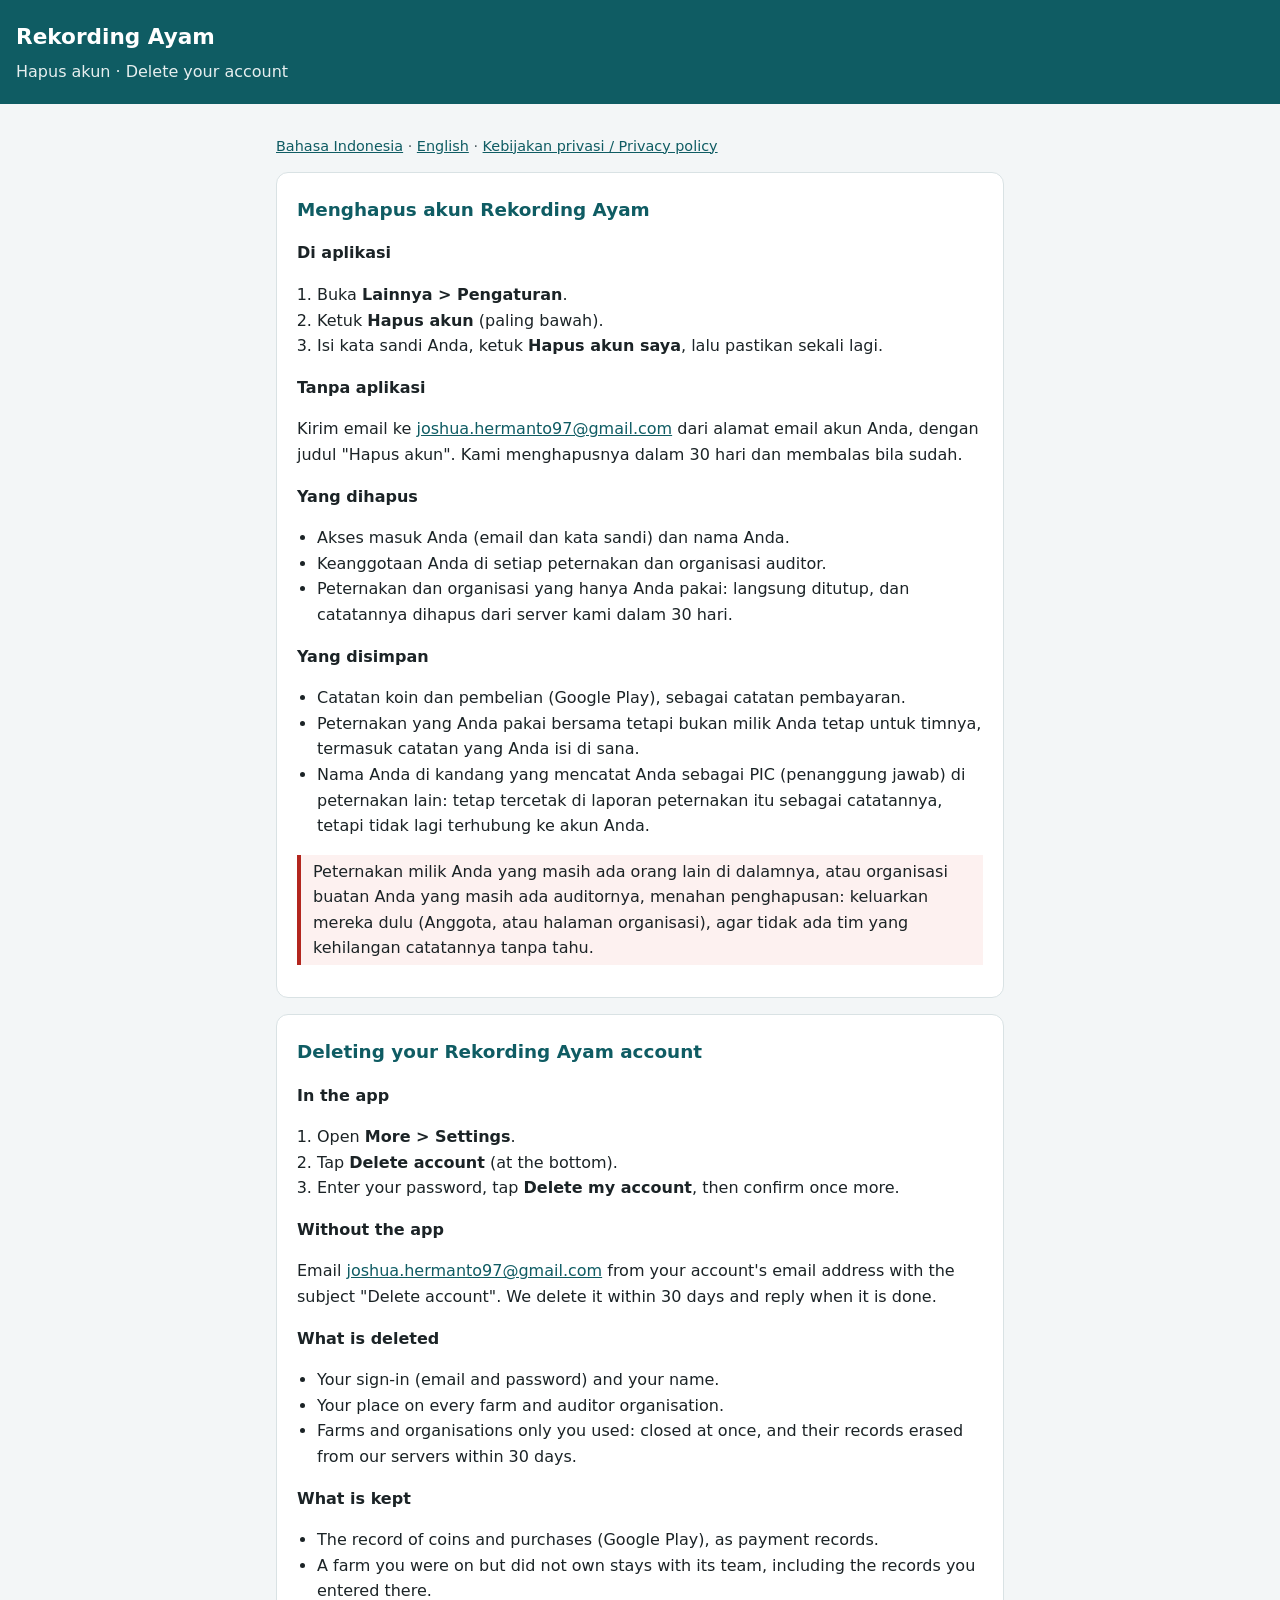
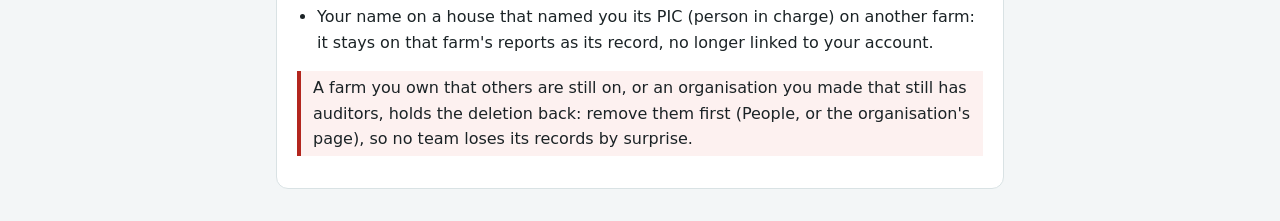
==== delete-account.html @ 23779a7a "Rekording Ayam: privacy policy and delete-account pages Published from docs/site in the app's reposi" ====
<!doctype html>
<html lang="id">
<head>
<meta charset="utf-8">
<meta name="viewport" content="width=device-width, initial-scale=1">
<title>Rekording Ayam: Hapus Akun / Delete Account</title>
<link rel="stylesheet" href="style.css">
</head>
<body>
<header>
  <h1>Rekording Ayam</h1>
  <p>Hapus akun · Delete your account</p>
</header>
<main>
  <p class="lang"><a href="#id">Bahasa Indonesia</a> · <a href="#en">English</a> · <a href="./">Kebijakan privasi / Privacy policy</a></p>

  <section id="id" lang="id">
    <h2>Menghapus akun Rekording Ayam</h2>
    <h3>Di aplikasi</h3>
    <ol>
      <li>Buka <strong>Lainnya &gt; Pengaturan</strong>.</li>
      <li>Ketuk <strong>Hapus akun</strong> (paling bawah).</li>
      <li>Isi kata sandi Anda, ketuk <strong>Hapus akun saya</strong>, lalu pastikan sekali lagi.</li>
    </ol>
    <h3>Tanpa aplikasi</h3>
    <p>Kirim email ke <a href="mailto:joshua.hermanto97@gmail.com">joshua.hermanto97@gmail.com</a> dari alamat email akun Anda, dengan judul "Hapus akun". Kami menghapusnya dalam 30 hari dan membalas bila sudah.</p>
    <h3>Yang dihapus</h3>
    <ul>
      <li>Akses masuk Anda (email dan kata sandi) dan nama Anda.</li>
      <li>Keanggotaan Anda di setiap peternakan dan organisasi auditor.</li>
      <li>Peternakan dan organisasi yang hanya Anda pakai: langsung ditutup, dan catatannya dihapus dari server kami dalam 30 hari.</li>
    </ul>
    <h3>Yang disimpan</h3>
    <ul>
      <li>Catatan koin dan pembelian (Google Play), sebagai catatan pembayaran.</li>
      <li>Peternakan yang Anda pakai bersama tetapi bukan milik Anda tetap untuk timnya, termasuk catatan yang Anda isi di sana.</li>
      <li>Nama Anda di kandang yang mencatat Anda sebagai PIC (penanggung jawab) di peternakan lain: tetap tercetak di laporan peternakan itu sebagai catatannya, tetapi tidak lagi terhubung ke akun Anda.</li>
    </ul>
    <p class="note">Peternakan milik Anda yang masih ada orang lain di dalamnya, atau organisasi buatan Anda yang masih ada auditornya, menahan penghapusan: keluarkan mereka dulu (Anggota, atau halaman organisasi), agar tidak ada tim yang kehilangan catatannya tanpa tahu.</p>
  </section>

  <section id="en" lang="en">
    <h2>Deleting your Rekording Ayam account</h2>
    <h3>In the app</h3>
    <ol>
      <li>Open <strong>More &gt; Settings</strong>.</li>
      <li>Tap <strong>Delete account</strong> (at the bottom).</li>
      <li>Enter your password, tap <strong>Delete my account</strong>, then confirm once more.</li>
    </ol>
    <h3>Without the app</h3>
    <p>Email <a href="mailto:joshua.hermanto97@gmail.com">joshua.hermanto97@gmail.com</a> from your account's email address with the subject "Delete account". We delete it within 30 days and reply when it is done.</p>
    <h3>What is deleted</h3>
    <ul>
      <li>Your sign-in (email and password) and your name.</li>
      <li>Your place on every farm and auditor organisation.</li>
      <li>Farms and organisations only you used: closed at once, and their records erased from our servers within 30 days.</li>
    </ul>
    <h3>What is kept</h3>
    <ul>
      <li>The record of coins and purchases (Google Play), as payment records.</li>
      <li>A farm you were on but did not own stays with its team, including the records you entered there.</li>
      <li>Your name on a house that named you its PIC (person in charge) on another farm: it stays on that farm's reports as its record, no longer linked to your account.</li>
    </ul>
    <p class="note">A farm you own that others are still on, or an organisation you made that still has auditors, holds the deletion back: remove them first (People, or the organisation's page), so no team loses its records by surprise.</p>
  </section>
</main>
</body>
</html>
---- style.css ----
/* The two public pages Google Play links to. Light only, like the app. */
:root {
  --petrol: #0f5c63;
  --ink: #1b2326;
  --muted: #4a5a5f;
  --page: #f3f6f7;
  --card: #ffffff;
  --line: #d9e2e4;
  --danger: #b3261e;
}
* { box-sizing: border-box; }
body {
  margin: 0;
  background: var(--page);
  color: var(--ink);
  font: 16px/1.6 system-ui, -apple-system, "Segoe UI", Roboto, sans-serif;
}
header { background: var(--petrol); color: #fff; padding: 20px 16px; }
header h1 { margin: 0; font-size: 1.35rem; }
header p { margin: 4px 0 0; opacity: 0.9; }
header a { color: #fff; }
main { max-width: 760px; margin: 0 auto; padding: 16px; }
section { background: var(--card); border: 1px solid var(--line); border-radius: 12px; padding: 4px 20px 16px; margin: 0 0 16px; }
h2 { font-size: 1.15rem; color: var(--petrol); margin: 18px 0 6px; }
h3 { font-size: 1rem; margin: 16px 0 4px; }
.updated, .lang { color: var(--muted); font-size: 0.9rem; }
.lang a { color: var(--petrol); }
ol, ul { padding-left: 1.25rem; }
a { color: var(--petrol); }
.note { border-left: 4px solid var(--danger); padding: 4px 12px; background: #fdf1f0; }
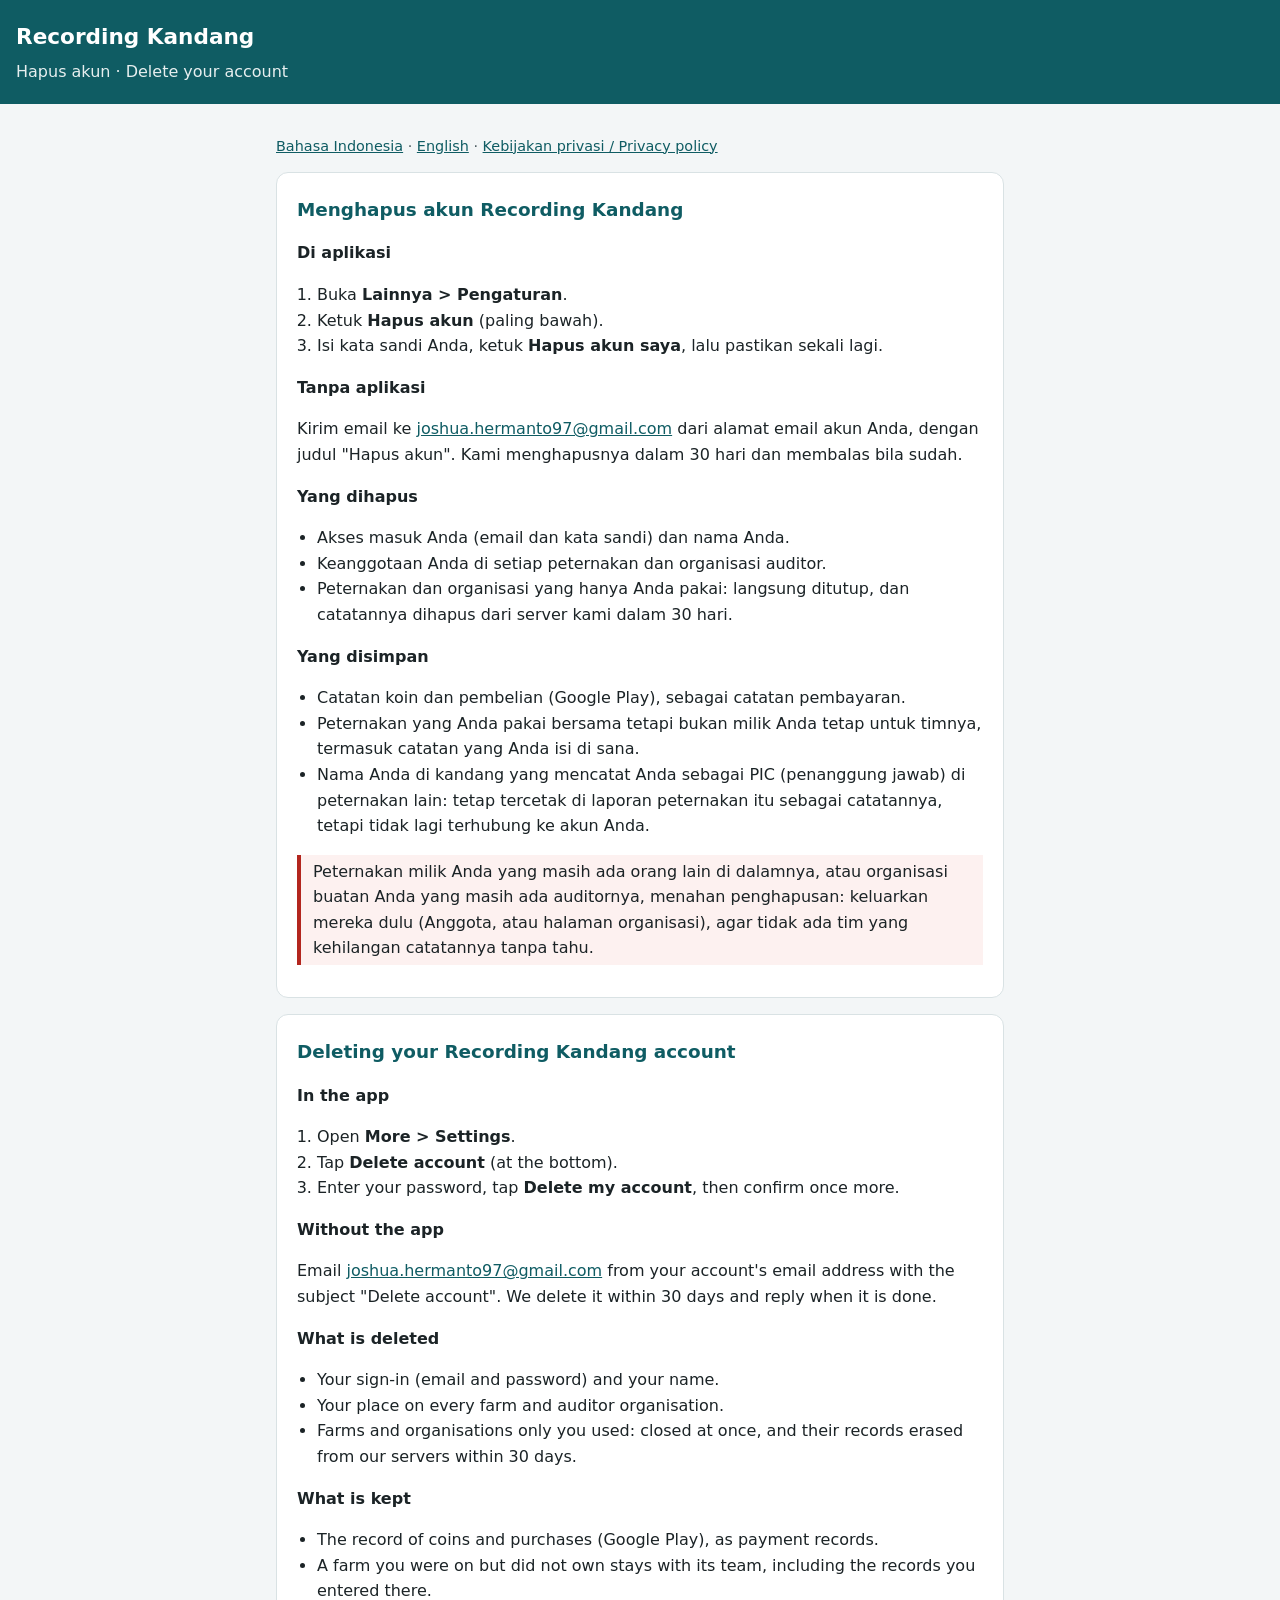
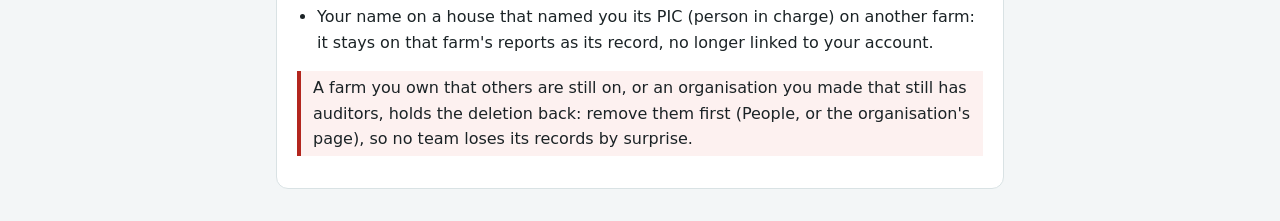
==== commit aec37d2b: "The app is now called Recording Kandang Co-Authored-By: Claude Opus 5.5 <noreply@anthropic.com>" ====
--- a/delete-account.html
+++ b/delete-account.html
@@ -3,19 +3,19 @@
 <head>
 <meta charset="utf-8">
 <meta name="viewport" content="width=device-width, initial-scale=1">
-<title>Rekording Ayam: Hapus Akun / Delete Account</title>
+<title>Recording Kandang: Hapus Akun / Delete Account</title>
 <link rel="stylesheet" href="style.css">
 </head>
 <body>
 <header>
-  <h1>Rekording Ayam</h1>
+  <h1>Recording Kandang</h1>
   <p>Hapus akun · Delete your account</p>
 </header>
 <main>
   <p class="lang"><a href="#id">Bahasa Indonesia</a> · <a href="#en">English</a> · <a href="./">Kebijakan privasi / Privacy policy</a></p>
 
   <section id="id" lang="id">
-    <h2>Menghapus akun Rekording Ayam</h2>
+    <h2>Menghapus akun Recording Kandang</h2>
     <h3>Di aplikasi</h3>
     <ol>
       <li>Buka <strong>Lainnya &gt; Pengaturan</strong>.</li>
@@ -40,7 +40,7 @@
   </section>
 
   <section id="en" lang="en">
-    <h2>Deleting your Rekording Ayam account</h2>
+    <h2>Deleting your Recording Kandang account</h2>
     <h3>In the app</h3>
     <ol>
       <li>Open <strong>More &gt; Settings</strong>.</li>
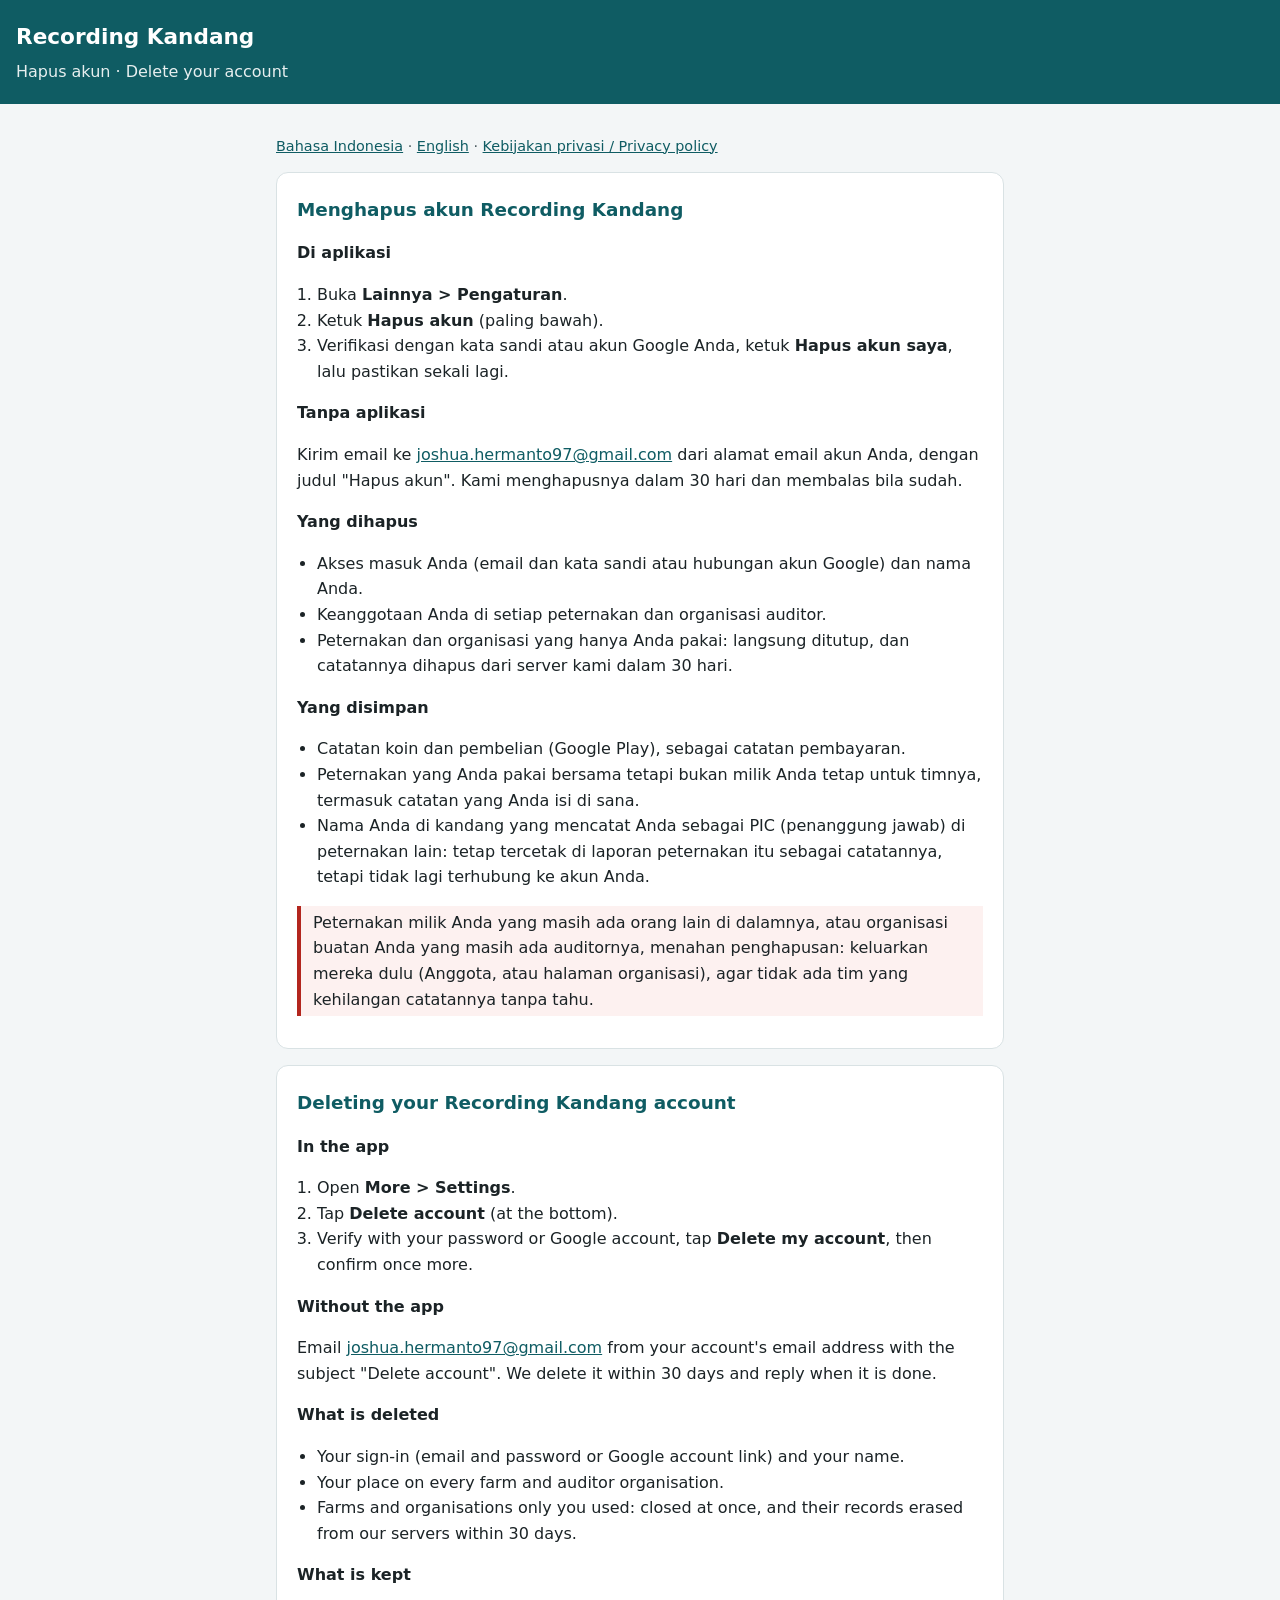
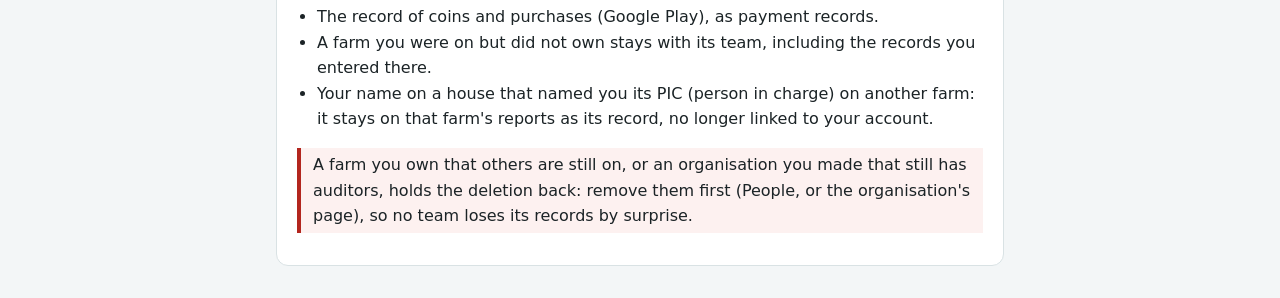
==== commit 4e0993b7: "Google sign-in, reset by email code, assigned houses, Google-only deletion; Brevo sends the app's em" ====
--- a/delete-account.html
+++ b/delete-account.html
@@ -20,13 +20,13 @@
     <ol>
       <li>Buka <strong>Lainnya &gt; Pengaturan</strong>.</li>
       <li>Ketuk <strong>Hapus akun</strong> (paling bawah).</li>
-      <li>Isi kata sandi Anda, ketuk <strong>Hapus akun saya</strong>, lalu pastikan sekali lagi.</li>
+      <li>Verifikasi dengan kata sandi atau akun Google Anda, ketuk <strong>Hapus akun saya</strong>, lalu pastikan sekali lagi.</li>
     </ol>
     <h3>Tanpa aplikasi</h3>
     <p>Kirim email ke <a href="mailto:joshua.hermanto97@gmail.com">joshua.hermanto97@gmail.com</a> dari alamat email akun Anda, dengan judul "Hapus akun". Kami menghapusnya dalam 30 hari dan membalas bila sudah.</p>
     <h3>Yang dihapus</h3>
     <ul>
-      <li>Akses masuk Anda (email dan kata sandi) dan nama Anda.</li>
+      <li>Akses masuk Anda (email dan kata sandi atau hubungan akun Google) dan nama Anda.</li>
       <li>Keanggotaan Anda di setiap peternakan dan organisasi auditor.</li>
       <li>Peternakan dan organisasi yang hanya Anda pakai: langsung ditutup, dan catatannya dihapus dari server kami dalam 30 hari.</li>
     </ul>
@@ -45,13 +45,13 @@
     <ol>
       <li>Open <strong>More &gt; Settings</strong>.</li>
       <li>Tap <strong>Delete account</strong> (at the bottom).</li>
-      <li>Enter your password, tap <strong>Delete my account</strong>, then confirm once more.</li>
+      <li>Verify with your password or Google account, tap <strong>Delete my account</strong>, then confirm once more.</li>
     </ol>
     <h3>Without the app</h3>
     <p>Email <a href="mailto:joshua.hermanto97@gmail.com">joshua.hermanto97@gmail.com</a> from your account's email address with the subject "Delete account". We delete it within 30 days and reply when it is done.</p>
     <h3>What is deleted</h3>
     <ul>
-      <li>Your sign-in (email and password) and your name.</li>
+      <li>Your sign-in (email and password or Google account link) and your name.</li>
       <li>Your place on every farm and auditor organisation.</li>
       <li>Farms and organisations only you used: closed at once, and their records erased from our servers within 30 days.</li>
     </ul>
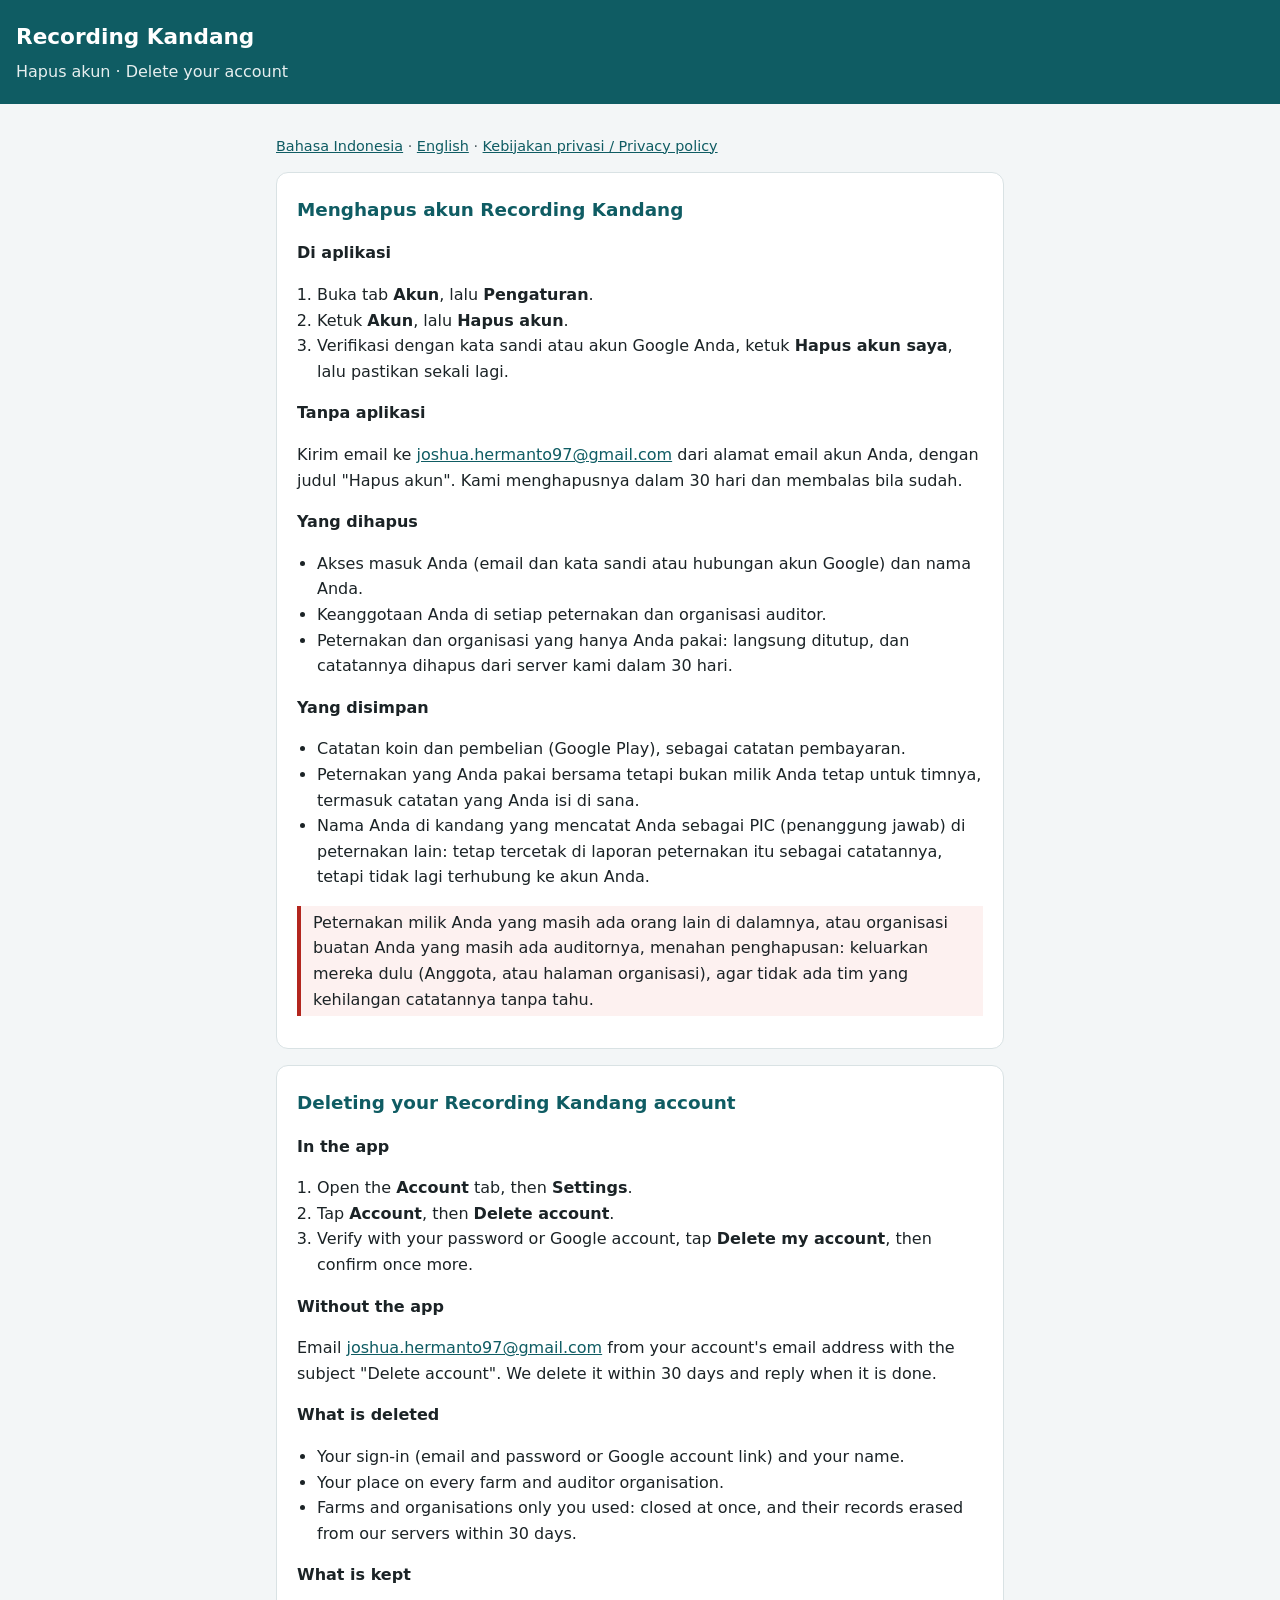
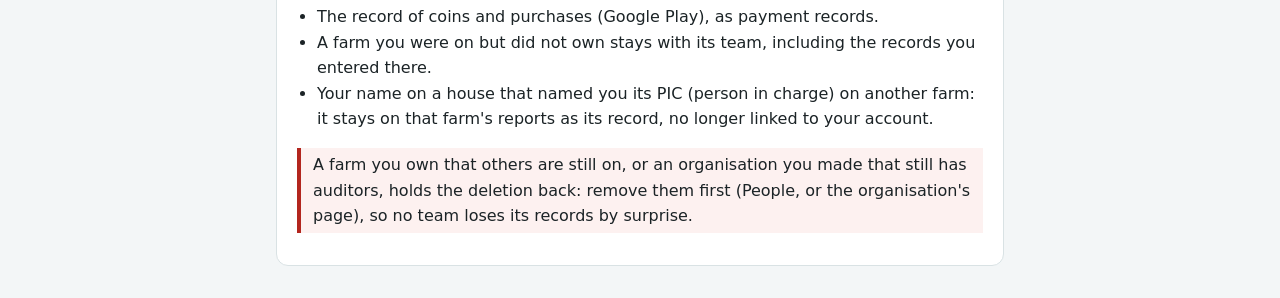
==== commit 2b259e32: "Operated from Indonesia; delete account via the Account tab (Account > Settings > Account) Co-Author" ====
--- a/delete-account.html
+++ b/delete-account.html
@@ -18,8 +18,8 @@
     <h2>Menghapus akun Recording Kandang</h2>
     <h3>Di aplikasi</h3>
     <ol>
-      <li>Buka <strong>Lainnya &gt; Pengaturan</strong>.</li>
-      <li>Ketuk <strong>Hapus akun</strong> (paling bawah).</li>
+      <li>Buka tab <strong>Akun</strong>, lalu <strong>Pengaturan</strong>.</li>
+      <li>Ketuk <strong>Akun</strong>, lalu <strong>Hapus akun</strong>.</li>
       <li>Verifikasi dengan kata sandi atau akun Google Anda, ketuk <strong>Hapus akun saya</strong>, lalu pastikan sekali lagi.</li>
     </ol>
     <h3>Tanpa aplikasi</h3>
@@ -43,8 +43,8 @@
     <h2>Deleting your Recording Kandang account</h2>
     <h3>In the app</h3>
     <ol>
-      <li>Open <strong>More &gt; Settings</strong>.</li>
-      <li>Tap <strong>Delete account</strong> (at the bottom).</li>
+      <li>Open the <strong>Account</strong> tab, then <strong>Settings</strong>.</li>
+      <li>Tap <strong>Account</strong>, then <strong>Delete account</strong>.</li>
       <li>Verify with your password or Google account, tap <strong>Delete my account</strong>, then confirm once more.</li>
     </ol>
     <h3>Without the app</h3>
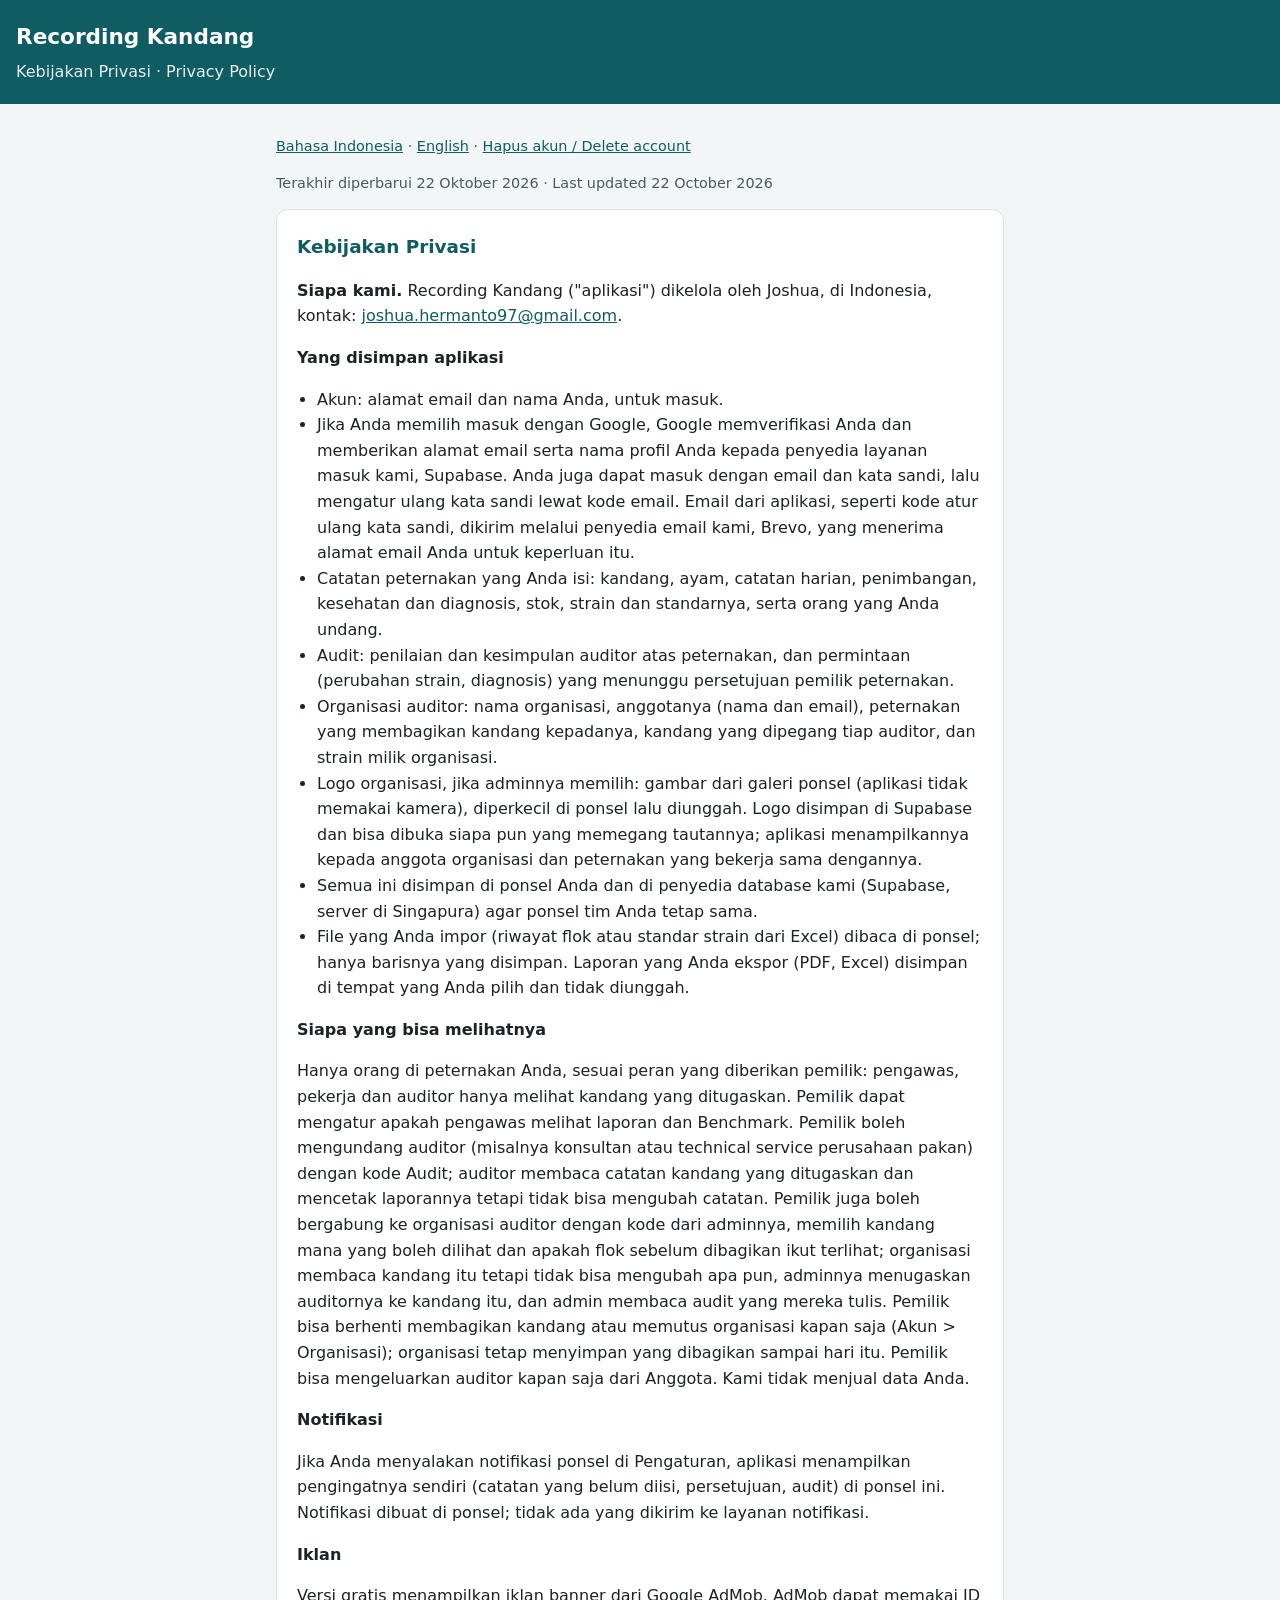
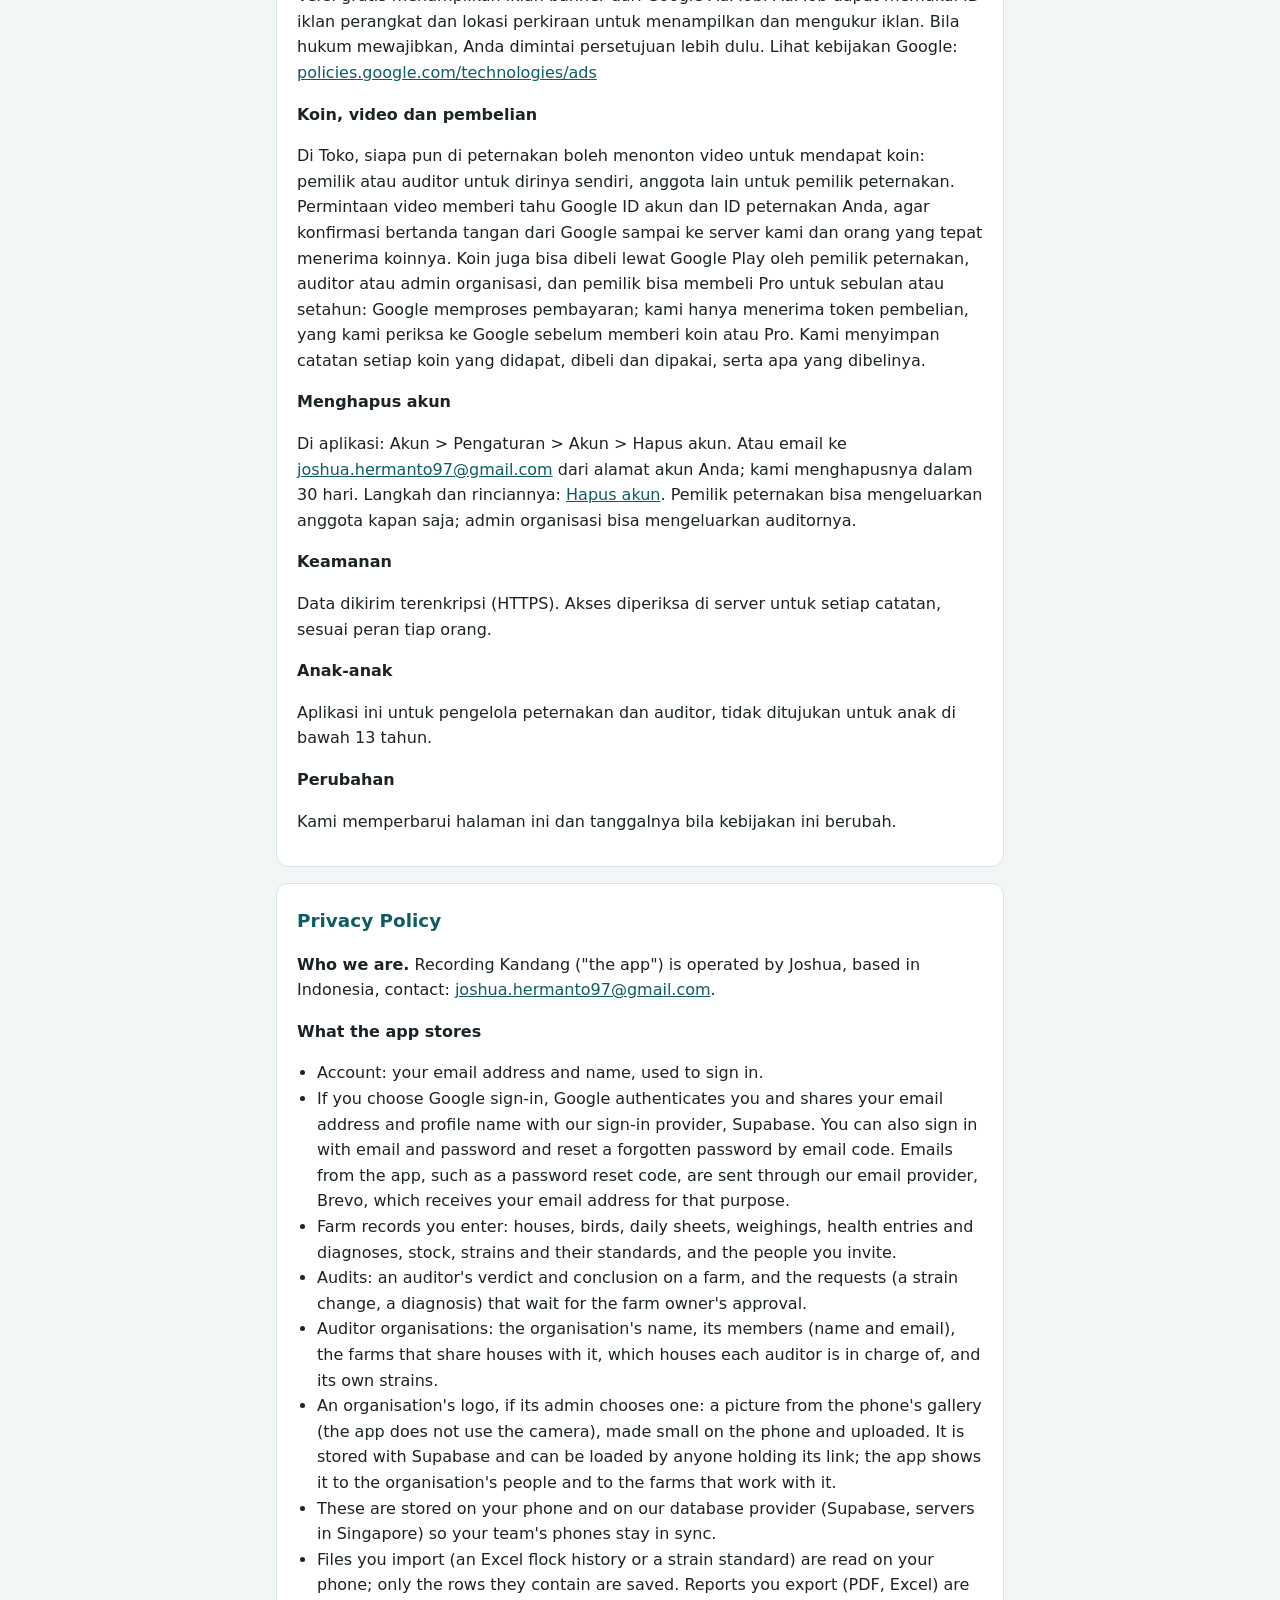
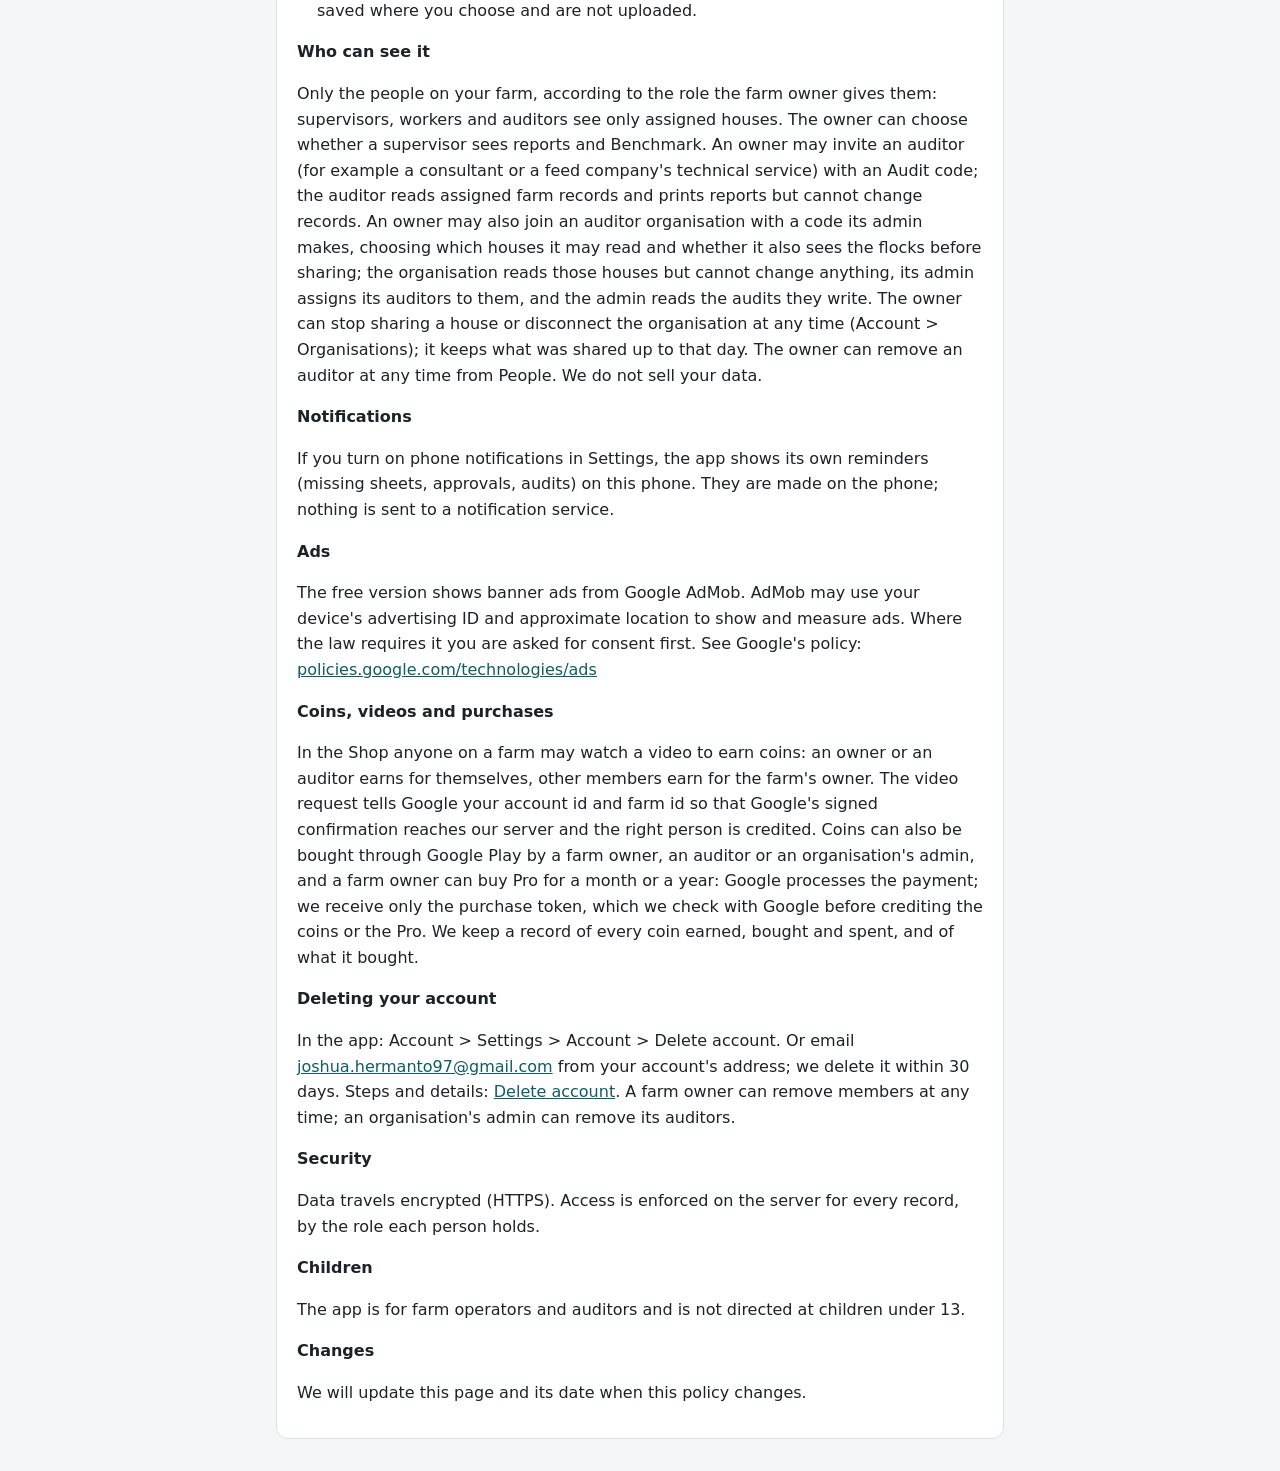
==== commit 0cff5514: "Update delete-account.html" ====
--- a/delete-account.html
+++ b/delete-account.html
@@ -3,65 +3,98 @@
 <head>
 <meta charset="utf-8">
 <meta name="viewport" content="width=device-width, initial-scale=1">
-<title>Recording Kandang: Hapus Akun / Delete Account</title>
+<title>Recording Kandang: Kebijakan Privasi / Privacy Policy</title>
 <link rel="stylesheet" href="style.css">
 </head>
 <body>
 <header>
   <h1>Recording Kandang</h1>
-  <p>Hapus akun · Delete your account</p>
+  <p>Kebijakan Privasi · Privacy Policy</p>
 </header>
 <main>
-  <p class="lang"><a href="#id">Bahasa Indonesia</a> · <a href="#en">English</a> · <a href="./">Kebijakan privasi / Privacy policy</a></p>
+  <p class="lang"><a href="#id">Bahasa Indonesia</a> · <a href="#en">English</a> · <a href="delete-account.html">Hapus akun / Delete account</a></p>
+  <p class="updated">Terakhir diperbarui 22 Oktober 2026 · Last updated 22 October 2026</p>
 
   <section id="id" lang="id">
-    <h2>Menghapus akun Recording Kandang</h2>
-    <h3>Di aplikasi</h3>
-    <ol>
-      <li>Buka tab <strong>Akun</strong>, lalu <strong>Pengaturan</strong>.</li>
-      <li>Ketuk <strong>Akun</strong>, lalu <strong>Hapus akun</strong>.</li>
-      <li>Verifikasi dengan kata sandi atau akun Google Anda, ketuk <strong>Hapus akun saya</strong>, lalu pastikan sekali lagi.</li>
-    </ol>
-    <h3>Tanpa aplikasi</h3>
-    <p>Kirim email ke <a href="mailto:joshua.hermanto97@gmail.com">joshua.hermanto97@gmail.com</a> dari alamat email akun Anda, dengan judul "Hapus akun". Kami menghapusnya dalam 30 hari dan membalas bila sudah.</p>
-    <h3>Yang dihapus</h3>
+    <h2>Kebijakan Privasi</h2>
+    <p><strong>Siapa kami.</strong> Recording Kandang ("aplikasi") dikelola oleh Joshua, di Indonesia, kontak: <a href="mailto:joshua.hermanto97@gmail.com">joshua.hermanto97@gmail.com</a>.</p>
+
+    <h3>Yang disimpan aplikasi</h3>
     <ul>
-      <li>Akses masuk Anda (email dan kata sandi atau hubungan akun Google) dan nama Anda.</li>
-      <li>Keanggotaan Anda di setiap peternakan dan organisasi auditor.</li>
-      <li>Peternakan dan organisasi yang hanya Anda pakai: langsung ditutup, dan catatannya dihapus dari server kami dalam 30 hari.</li>
+      <li>Akun: alamat email dan nama Anda, untuk masuk.</li>
+      <li>Jika Anda memilih masuk dengan Google, Google memverifikasi Anda dan memberikan alamat email serta nama profil Anda kepada penyedia layanan masuk kami, Supabase. Anda juga dapat masuk dengan email dan kata sandi, lalu mengatur ulang kata sandi lewat kode email. Email dari aplikasi, seperti kode atur ulang kata sandi, dikirim melalui penyedia email kami, Brevo, yang menerima alamat email Anda untuk keperluan itu.</li>
+      <li>Catatan peternakan yang Anda isi: kandang, ayam, catatan harian, penimbangan, kesehatan dan diagnosis, stok, strain dan standarnya, serta orang yang Anda undang.</li>
+      <li>Audit: penilaian dan kesimpulan auditor atas peternakan, dan permintaan (perubahan strain, diagnosis) yang menunggu persetujuan pemilik peternakan.</li>
+      <li>Organisasi auditor: nama organisasi, anggotanya (nama dan email), peternakan yang membagikan kandang kepadanya, kandang yang dipegang tiap auditor, dan strain milik organisasi.</li>
+      <li>Logo organisasi, jika adminnya memilih: gambar dari galeri ponsel (aplikasi tidak memakai kamera), diperkecil di ponsel lalu diunggah. Logo disimpan di Supabase dan bisa dibuka siapa pun yang memegang tautannya; aplikasi menampilkannya kepada anggota organisasi dan peternakan yang bekerja sama dengannya.</li>
+      <li>Semua ini disimpan di ponsel Anda dan di penyedia database kami (Supabase, server di Singapura) agar ponsel tim Anda tetap sama.</li>
+      <li>File yang Anda impor (riwayat flok atau standar strain dari Excel) dibaca di ponsel; hanya barisnya yang disimpan. Laporan yang Anda ekspor (PDF, Excel) disimpan di tempat yang Anda pilih dan tidak diunggah.</li>
     </ul>
-    <h3>Yang disimpan</h3>
-    <ul>
-      <li>Catatan koin dan pembelian (Google Play), sebagai catatan pembayaran.</li>
-      <li>Peternakan yang Anda pakai bersama tetapi bukan milik Anda tetap untuk timnya, termasuk catatan yang Anda isi di sana.</li>
-      <li>Nama Anda di kandang yang mencatat Anda sebagai PIC (penanggung jawab) di peternakan lain: tetap tercetak di laporan peternakan itu sebagai catatannya, tetapi tidak lagi terhubung ke akun Anda.</li>
-    </ul>
-    <p class="note">Peternakan milik Anda yang masih ada orang lain di dalamnya, atau organisasi buatan Anda yang masih ada auditornya, menahan penghapusan: keluarkan mereka dulu (Anggota, atau halaman organisasi), agar tidak ada tim yang kehilangan catatannya tanpa tahu.</p>
+
+    <h3>Siapa yang bisa melihatnya</h3>
+    <p>Hanya orang di peternakan Anda, sesuai peran yang diberikan pemilik: pengawas, pekerja dan auditor hanya melihat kandang yang ditugaskan. Pemilik dapat mengatur apakah pengawas melihat laporan dan Benchmark. Pemilik boleh mengundang auditor (misalnya konsultan atau technical service perusahaan pakan) dengan kode Audit; auditor membaca catatan kandang yang ditugaskan dan mencetak laporannya tetapi tidak bisa mengubah catatan. Pemilik juga boleh bergabung ke organisasi auditor dengan kode dari adminnya, memilih kandang mana yang boleh dilihat dan apakah flok sebelum dibagikan ikut terlihat; organisasi membaca kandang itu tetapi tidak bisa mengubah apa pun, adminnya menugaskan auditornya ke kandang itu, dan admin membaca audit yang mereka tulis. Pemilik bisa berhenti membagikan kandang atau memutus organisasi kapan saja (Akun &gt; Organisasi); organisasi tetap menyimpan yang dibagikan sampai hari itu. Pemilik bisa mengeluarkan auditor kapan saja dari Anggota. Kami tidak menjual data Anda.</p>
+
+    <h3>Notifikasi</h3>
+    <p>Jika Anda menyalakan notifikasi ponsel di Pengaturan, aplikasi menampilkan pengingatnya sendiri (catatan yang belum diisi, persetujuan, audit) di ponsel ini. Notifikasi dibuat di ponsel; tidak ada yang dikirim ke layanan notifikasi.</p>
+
+    <h3>Iklan</h3>
+    <p>Versi gratis menampilkan iklan banner dari Google AdMob. AdMob dapat memakai ID iklan perangkat dan lokasi perkiraan untuk menampilkan dan mengukur iklan. Bila hukum mewajibkan, Anda dimintai persetujuan lebih dulu. Lihat kebijakan Google: <a href="https://policies.google.com/technologies/ads">policies.google.com/technologies/ads</a></p>
+
+    <h3>Koin, video dan pembelian</h3>
+    <p>Di Toko, siapa pun di peternakan boleh menonton video untuk mendapat koin: pemilik atau auditor untuk dirinya sendiri, anggota lain untuk pemilik peternakan. Permintaan video memberi tahu Google ID akun dan ID peternakan Anda, agar konfirmasi bertanda tangan dari Google sampai ke server kami dan orang yang tepat menerima koinnya. Koin juga bisa dibeli lewat Google Play oleh pemilik peternakan, auditor atau admin organisasi, dan pemilik bisa membeli Pro untuk sebulan atau setahun: Google memproses pembayaran; kami hanya menerima token pembelian, yang kami periksa ke Google sebelum memberi koin atau Pro. Kami menyimpan catatan setiap koin yang didapat, dibeli dan dipakai, serta apa yang dibelinya.</p>
+
+    <h3>Menghapus akun</h3>
+    <p>Di aplikasi: Akun &gt; Pengaturan &gt; Akun &gt; Hapus akun. Atau email ke <a href="mailto:joshua.hermanto97@gmail.com">joshua.hermanto97@gmail.com</a> dari alamat akun Anda; kami menghapusnya dalam 30 hari. Langkah dan rinciannya: <a href="delete-account.html">Hapus akun</a>. Pemilik peternakan bisa mengeluarkan anggota kapan saja; admin organisasi bisa mengeluarkan auditornya.</p>
+
+    <h3>Keamanan</h3>
+    <p>Data dikirim terenkripsi (HTTPS). Akses diperiksa di server untuk setiap catatan, sesuai peran tiap orang.</p>
+
+    <h3>Anak-anak</h3>
+    <p>Aplikasi ini untuk pengelola peternakan dan auditor, tidak ditujukan untuk anak di bawah 13 tahun.</p>
+
+    <h3>Perubahan</h3>
+    <p>Kami memperbarui halaman ini dan tanggalnya bila kebijakan ini berubah.</p>
   </section>
 
   <section id="en" lang="en">
-    <h2>Deleting your Recording Kandang account</h2>
-    <h3>In the app</h3>
-    <ol>
-      <li>Open the <strong>Account</strong> tab, then <strong>Settings</strong>.</li>
-      <li>Tap <strong>Account</strong>, then <strong>Delete account</strong>.</li>
-      <li>Verify with your password or Google account, tap <strong>Delete my account</strong>, then confirm once more.</li>
-    </ol>
-    <h3>Without the app</h3>
-    <p>Email <a href="mailto:joshua.hermanto97@gmail.com">joshua.hermanto97@gmail.com</a> from your account's email address with the subject "Delete account". We delete it within 30 days and reply when it is done.</p>
-    <h3>What is deleted</h3>
+    <h2>Privacy Policy</h2>
+    <p><strong>Who we are.</strong> Recording Kandang ("the app") is operated by Joshua, based in Indonesia, contact: <a href="mailto:joshua.hermanto97@gmail.com">joshua.hermanto97@gmail.com</a>.</p>
+
+    <h3>What the app stores</h3>
     <ul>
-      <li>Your sign-in (email and password or Google account link) and your name.</li>
-      <li>Your place on every farm and auditor organisation.</li>
-      <li>Farms and organisations only you used: closed at once, and their records erased from our servers within 30 days.</li>
+      <li>Account: your email address and name, used to sign in.</li>
+      <li>If you choose Google sign-in, Google authenticates you and shares your email address and profile name with our sign-in provider, Supabase. You can also sign in with email and password and reset a forgotten password by email code. Emails from the app, such as a password reset code, are sent through our email provider, Brevo, which receives your email address for that purpose.</li>
+      <li>Farm records you enter: houses, birds, daily sheets, weighings, health entries and diagnoses, stock, strains and their standards, and the people you invite.</li>
+      <li>Audits: an auditor's verdict and conclusion on a farm, and the requests (a strain change, a diagnosis) that wait for the farm owner's approval.</li>
+      <li>Auditor organisations: the organisation's name, its members (name and email), the farms that share houses with it, which houses each auditor is in charge of, and its own strains.</li>
+      <li>An organisation's logo, if its admin chooses one: a picture from the phone's gallery (the app does not use the camera), made small on the phone and uploaded. It is stored with Supabase and can be loaded by anyone holding its link; the app shows it to the organisation's people and to the farms that work with it.</li>
+      <li>These are stored on your phone and on our database provider (Supabase, servers in Singapore) so your team's phones stay in sync.</li>
+      <li>Files you import (an Excel flock history or a strain standard) are read on your phone; only the rows they contain are saved. Reports you export (PDF, Excel) are saved where you choose and are not uploaded.</li>
     </ul>
-    <h3>What is kept</h3>
-    <ul>
-      <li>The record of coins and purchases (Google Play), as payment records.</li>
-      <li>A farm you were on but did not own stays with its team, including the records you entered there.</li>
-      <li>Your name on a house that named you its PIC (person in charge) on another farm: it stays on that farm's reports as its record, no longer linked to your account.</li>
-    </ul>
-    <p class="note">A farm you own that others are still on, or an organisation you made that still has auditors, holds the deletion back: remove them first (People, or the organisation's page), so no team loses its records by surprise.</p>
+
+    <h3>Who can see it</h3>
+    <p>Only the people on your farm, according to the role the farm owner gives them: supervisors, workers and auditors see only assigned houses. The owner can choose whether a supervisor sees reports and Benchmark. An owner may invite an auditor (for example a consultant or a feed company's technical service) with an Audit code; the auditor reads assigned farm records and prints reports but cannot change records. An owner may also join an auditor organisation with a code its admin makes, choosing which houses it may read and whether it also sees the flocks before sharing; the organisation reads those houses but cannot change anything, its admin assigns its auditors to them, and the admin reads the audits they write. The owner can stop sharing a house or disconnect the organisation at any time (Account &gt; Organisations); it keeps what was shared up to that day. The owner can remove an auditor at any time from People. We do not sell your data.</p>
+
+    <h3>Notifications</h3>
+    <p>If you turn on phone notifications in Settings, the app shows its own reminders (missing sheets, approvals, audits) on this phone. They are made on the phone; nothing is sent to a notification service.</p>
+
+    <h3>Ads</h3>
+    <p>The free version shows banner ads from Google AdMob. AdMob may use your device's advertising ID and approximate location to show and measure ads. Where the law requires it you are asked for consent first. See Google's policy: <a href="https://policies.google.com/technologies/ads">policies.google.com/technologies/ads</a></p>
+
+    <h3>Coins, videos and purchases</h3>
+    <p>In the Shop anyone on a farm may watch a video to earn coins: an owner or an auditor earns for themselves, other members earn for the farm's owner. The video request tells Google your account id and farm id so that Google's signed confirmation reaches our server and the right person is credited. Coins can also be bought through Google Play by a farm owner, an auditor or an organisation's admin, and a farm owner can buy Pro for a month or a year: Google processes the payment; we receive only the purchase token, which we check with Google before crediting the coins or the Pro. We keep a record of every coin earned, bought and spent, and of what it bought.</p>
+
+    <h3>Deleting your account</h3>
+    <p>In the app: Account &gt; Settings &gt; Account &gt; Delete account. Or email <a href="mailto:joshua.hermanto97@gmail.com">joshua.hermanto97@gmail.com</a> from your account's address; we delete it within 30 days. Steps and details: <a href="delete-account.html">Delete account</a>. A farm owner can remove members at any time; an organisation's admin can remove its auditors.</p>
+
+    <h3>Security</h3>
+    <p>Data travels encrypted (HTTPS). Access is enforced on the server for every record, by the role each person holds.</p>
+
+    <h3>Children</h3>
+    <p>The app is for farm operators and auditors and is not directed at children under 13.</p>
+
+    <h3>Changes</h3>
+    <p>We will update this page and its date when this policy changes.</p>
   </section>
 </main>
 </body>
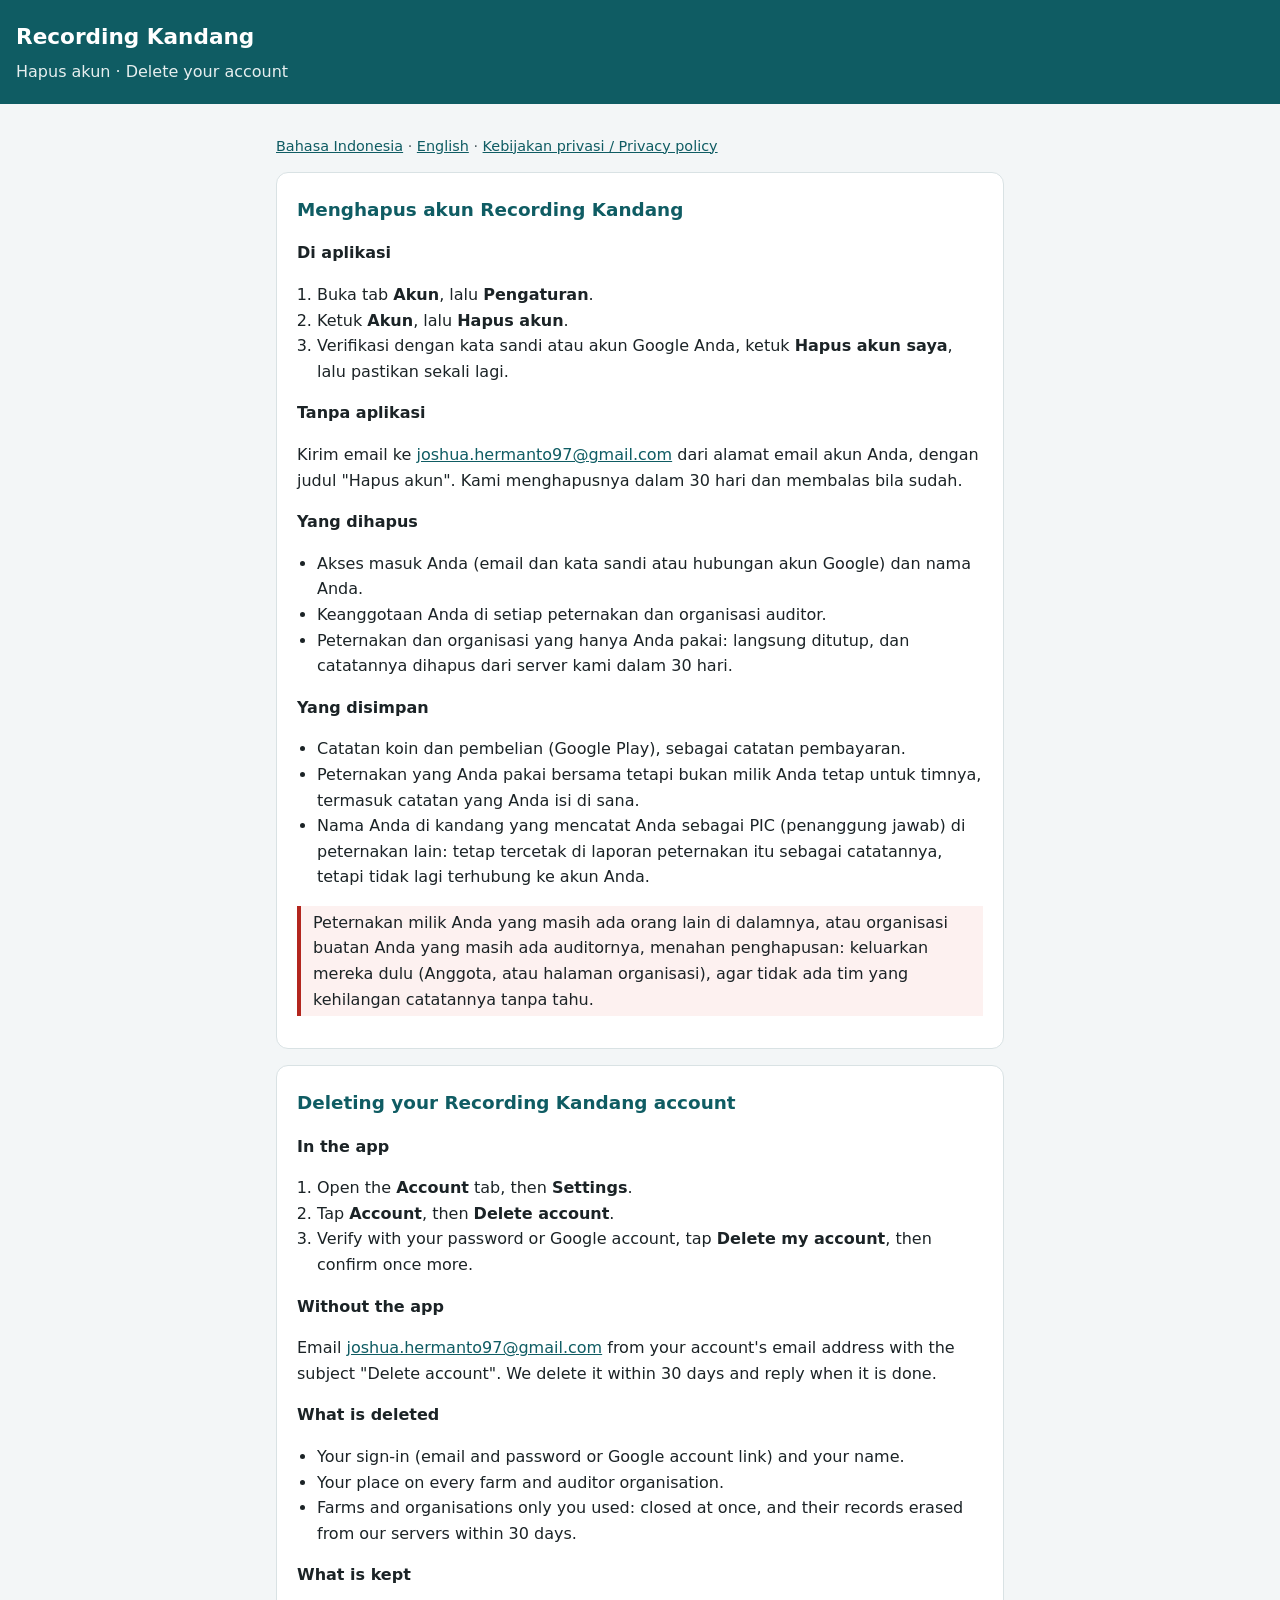
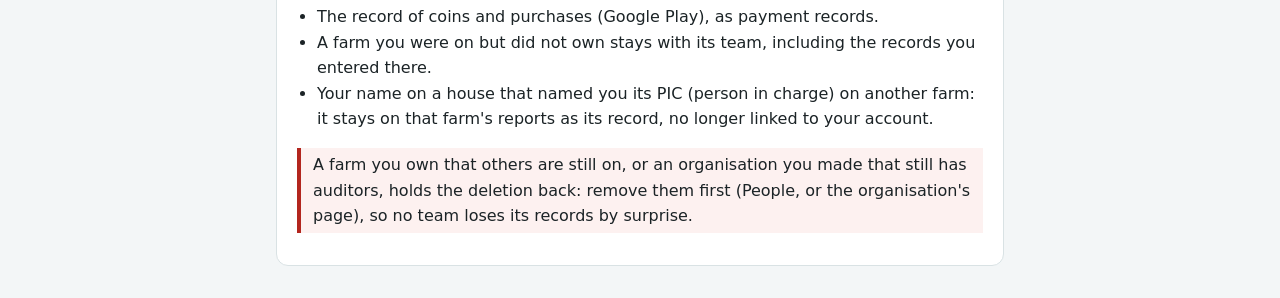
==== commit aeb5b18a: "Privacy policy of 22 October (organisation logos, round 8 sharing); delete-account page restored" ====
--- a/delete-account.html
+++ b/delete-account.html
@@ -3,98 +3,65 @@
 <head>
 <meta charset="utf-8">
 <meta name="viewport" content="width=device-width, initial-scale=1">
-<title>Recording Kandang: Kebijakan Privasi / Privacy Policy</title>
+<title>Recording Kandang: Hapus Akun / Delete Account</title>
 <link rel="stylesheet" href="style.css">
 </head>
 <body>
 <header>
   <h1>Recording Kandang</h1>
-  <p>Kebijakan Privasi · Privacy Policy</p>
+  <p>Hapus akun · Delete your account</p>
 </header>
 <main>
-  <p class="lang"><a href="#id">Bahasa Indonesia</a> · <a href="#en">English</a> · <a href="delete-account.html">Hapus akun / Delete account</a></p>
-  <p class="updated">Terakhir diperbarui 22 Oktober 2026 · Last updated 22 October 2026</p>
+  <p class="lang"><a href="#id">Bahasa Indonesia</a> · <a href="#en">English</a> · <a href="./">Kebijakan privasi / Privacy policy</a></p>
 
   <section id="id" lang="id">
-    <h2>Kebijakan Privasi</h2>
-    <p><strong>Siapa kami.</strong> Recording Kandang ("aplikasi") dikelola oleh Joshua, di Indonesia, kontak: <a href="mailto:joshua.hermanto97@gmail.com">joshua.hermanto97@gmail.com</a>.</p>
-
-    <h3>Yang disimpan aplikasi</h3>
+    <h2>Menghapus akun Recording Kandang</h2>
+    <h3>Di aplikasi</h3>
+    <ol>
+      <li>Buka tab <strong>Akun</strong>, lalu <strong>Pengaturan</strong>.</li>
+      <li>Ketuk <strong>Akun</strong>, lalu <strong>Hapus akun</strong>.</li>
+      <li>Verifikasi dengan kata sandi atau akun Google Anda, ketuk <strong>Hapus akun saya</strong>, lalu pastikan sekali lagi.</li>
+    </ol>
+    <h3>Tanpa aplikasi</h3>
+    <p>Kirim email ke <a href="mailto:joshua.hermanto97@gmail.com">joshua.hermanto97@gmail.com</a> dari alamat email akun Anda, dengan judul "Hapus akun". Kami menghapusnya dalam 30 hari dan membalas bila sudah.</p>
+    <h3>Yang dihapus</h3>
     <ul>
-      <li>Akun: alamat email dan nama Anda, untuk masuk.</li>
-      <li>Jika Anda memilih masuk dengan Google, Google memverifikasi Anda dan memberikan alamat email serta nama profil Anda kepada penyedia layanan masuk kami, Supabase. Anda juga dapat masuk dengan email dan kata sandi, lalu mengatur ulang kata sandi lewat kode email. Email dari aplikasi, seperti kode atur ulang kata sandi, dikirim melalui penyedia email kami, Brevo, yang menerima alamat email Anda untuk keperluan itu.</li>
-      <li>Catatan peternakan yang Anda isi: kandang, ayam, catatan harian, penimbangan, kesehatan dan diagnosis, stok, strain dan standarnya, serta orang yang Anda undang.</li>
-      <li>Audit: penilaian dan kesimpulan auditor atas peternakan, dan permintaan (perubahan strain, diagnosis) yang menunggu persetujuan pemilik peternakan.</li>
-      <li>Organisasi auditor: nama organisasi, anggotanya (nama dan email), peternakan yang membagikan kandang kepadanya, kandang yang dipegang tiap auditor, dan strain milik organisasi.</li>
-      <li>Logo organisasi, jika adminnya memilih: gambar dari galeri ponsel (aplikasi tidak memakai kamera), diperkecil di ponsel lalu diunggah. Logo disimpan di Supabase dan bisa dibuka siapa pun yang memegang tautannya; aplikasi menampilkannya kepada anggota organisasi dan peternakan yang bekerja sama dengannya.</li>
-      <li>Semua ini disimpan di ponsel Anda dan di penyedia database kami (Supabase, server di Singapura) agar ponsel tim Anda tetap sama.</li>
-      <li>File yang Anda impor (riwayat flok atau standar strain dari Excel) dibaca di ponsel; hanya barisnya yang disimpan. Laporan yang Anda ekspor (PDF, Excel) disimpan di tempat yang Anda pilih dan tidak diunggah.</li>
+      <li>Akses masuk Anda (email dan kata sandi atau hubungan akun Google) dan nama Anda.</li>
+      <li>Keanggotaan Anda di setiap peternakan dan organisasi auditor.</li>
+      <li>Peternakan dan organisasi yang hanya Anda pakai: langsung ditutup, dan catatannya dihapus dari server kami dalam 30 hari.</li>
     </ul>
-
-    <h3>Siapa yang bisa melihatnya</h3>
-    <p>Hanya orang di peternakan Anda, sesuai peran yang diberikan pemilik: pengawas, pekerja dan auditor hanya melihat kandang yang ditugaskan. Pemilik dapat mengatur apakah pengawas melihat laporan dan Benchmark. Pemilik boleh mengundang auditor (misalnya konsultan atau technical service perusahaan pakan) dengan kode Audit; auditor membaca catatan kandang yang ditugaskan dan mencetak laporannya tetapi tidak bisa mengubah catatan. Pemilik juga boleh bergabung ke organisasi auditor dengan kode dari adminnya, memilih kandang mana yang boleh dilihat dan apakah flok sebelum dibagikan ikut terlihat; organisasi membaca kandang itu tetapi tidak bisa mengubah apa pun, adminnya menugaskan auditornya ke kandang itu, dan admin membaca audit yang mereka tulis. Pemilik bisa berhenti membagikan kandang atau memutus organisasi kapan saja (Akun &gt; Organisasi); organisasi tetap menyimpan yang dibagikan sampai hari itu. Pemilik bisa mengeluarkan auditor kapan saja dari Anggota. Kami tidak menjual data Anda.</p>
-
-    <h3>Notifikasi</h3>
-    <p>Jika Anda menyalakan notifikasi ponsel di Pengaturan, aplikasi menampilkan pengingatnya sendiri (catatan yang belum diisi, persetujuan, audit) di ponsel ini. Notifikasi dibuat di ponsel; tidak ada yang dikirim ke layanan notifikasi.</p>
-
-    <h3>Iklan</h3>
-    <p>Versi gratis menampilkan iklan banner dari Google AdMob. AdMob dapat memakai ID iklan perangkat dan lokasi perkiraan untuk menampilkan dan mengukur iklan. Bila hukum mewajibkan, Anda dimintai persetujuan lebih dulu. Lihat kebijakan Google: <a href="https://policies.google.com/technologies/ads">policies.google.com/technologies/ads</a></p>
-
-    <h3>Koin, video dan pembelian</h3>
-    <p>Di Toko, siapa pun di peternakan boleh menonton video untuk mendapat koin: pemilik atau auditor untuk dirinya sendiri, anggota lain untuk pemilik peternakan. Permintaan video memberi tahu Google ID akun dan ID peternakan Anda, agar konfirmasi bertanda tangan dari Google sampai ke server kami dan orang yang tepat menerima koinnya. Koin juga bisa dibeli lewat Google Play oleh pemilik peternakan, auditor atau admin organisasi, dan pemilik bisa membeli Pro untuk sebulan atau setahun: Google memproses pembayaran; kami hanya menerima token pembelian, yang kami periksa ke Google sebelum memberi koin atau Pro. Kami menyimpan catatan setiap koin yang didapat, dibeli dan dipakai, serta apa yang dibelinya.</p>
-
-    <h3>Menghapus akun</h3>
-    <p>Di aplikasi: Akun &gt; Pengaturan &gt; Akun &gt; Hapus akun. Atau email ke <a href="mailto:joshua.hermanto97@gmail.com">joshua.hermanto97@gmail.com</a> dari alamat akun Anda; kami menghapusnya dalam 30 hari. Langkah dan rinciannya: <a href="delete-account.html">Hapus akun</a>. Pemilik peternakan bisa mengeluarkan anggota kapan saja; admin organisasi bisa mengeluarkan auditornya.</p>
-
-    <h3>Keamanan</h3>
-    <p>Data dikirim terenkripsi (HTTPS). Akses diperiksa di server untuk setiap catatan, sesuai peran tiap orang.</p>
-
-    <h3>Anak-anak</h3>
-    <p>Aplikasi ini untuk pengelola peternakan dan auditor, tidak ditujukan untuk anak di bawah 13 tahun.</p>
-
-    <h3>Perubahan</h3>
-    <p>Kami memperbarui halaman ini dan tanggalnya bila kebijakan ini berubah.</p>
+    <h3>Yang disimpan</h3>
+    <ul>
+      <li>Catatan koin dan pembelian (Google Play), sebagai catatan pembayaran.</li>
+      <li>Peternakan yang Anda pakai bersama tetapi bukan milik Anda tetap untuk timnya, termasuk catatan yang Anda isi di sana.</li>
+      <li>Nama Anda di kandang yang mencatat Anda sebagai PIC (penanggung jawab) di peternakan lain: tetap tercetak di laporan peternakan itu sebagai catatannya, tetapi tidak lagi terhubung ke akun Anda.</li>
+    </ul>
+    <p class="note">Peternakan milik Anda yang masih ada orang lain di dalamnya, atau organisasi buatan Anda yang masih ada auditornya, menahan penghapusan: keluarkan mereka dulu (Anggota, atau halaman organisasi), agar tidak ada tim yang kehilangan catatannya tanpa tahu.</p>
   </section>
 
   <section id="en" lang="en">
-    <h2>Privacy Policy</h2>
-    <p><strong>Who we are.</strong> Recording Kandang ("the app") is operated by Joshua, based in Indonesia, contact: <a href="mailto:joshua.hermanto97@gmail.com">joshua.hermanto97@gmail.com</a>.</p>
-
-    <h3>What the app stores</h3>
+    <h2>Deleting your Recording Kandang account</h2>
+    <h3>In the app</h3>
+    <ol>
+      <li>Open the <strong>Account</strong> tab, then <strong>Settings</strong>.</li>
+      <li>Tap <strong>Account</strong>, then <strong>Delete account</strong>.</li>
+      <li>Verify with your password or Google account, tap <strong>Delete my account</strong>, then confirm once more.</li>
+    </ol>
+    <h3>Without the app</h3>
+    <p>Email <a href="mailto:joshua.hermanto97@gmail.com">joshua.hermanto97@gmail.com</a> from your account's email address with the subject "Delete account". We delete it within 30 days and reply when it is done.</p>
+    <h3>What is deleted</h3>
     <ul>
-      <li>Account: your email address and name, used to sign in.</li>
-      <li>If you choose Google sign-in, Google authenticates you and shares your email address and profile name with our sign-in provider, Supabase. You can also sign in with email and password and reset a forgotten password by email code. Emails from the app, such as a password reset code, are sent through our email provider, Brevo, which receives your email address for that purpose.</li>
-      <li>Farm records you enter: houses, birds, daily sheets, weighings, health entries and diagnoses, stock, strains and their standards, and the people you invite.</li>
-      <li>Audits: an auditor's verdict and conclusion on a farm, and the requests (a strain change, a diagnosis) that wait for the farm owner's approval.</li>
-      <li>Auditor organisations: the organisation's name, its members (name and email), the farms that share houses with it, which houses each auditor is in charge of, and its own strains.</li>
-      <li>An organisation's logo, if its admin chooses one: a picture from the phone's gallery (the app does not use the camera), made small on the phone and uploaded. It is stored with Supabase and can be loaded by anyone holding its link; the app shows it to the organisation's people and to the farms that work with it.</li>
-      <li>These are stored on your phone and on our database provider (Supabase, servers in Singapore) so your team's phones stay in sync.</li>
-      <li>Files you import (an Excel flock history or a strain standard) are read on your phone; only the rows they contain are saved. Reports you export (PDF, Excel) are saved where you choose and are not uploaded.</li>
+      <li>Your sign-in (email and password or Google account link) and your name.</li>
+      <li>Your place on every farm and auditor organisation.</li>
+      <li>Farms and organisations only you used: closed at once, and their records erased from our servers within 30 days.</li>
     </ul>
-
-    <h3>Who can see it</h3>
-    <p>Only the people on your farm, according to the role the farm owner gives them: supervisors, workers and auditors see only assigned houses. The owner can choose whether a supervisor sees reports and Benchmark. An owner may invite an auditor (for example a consultant or a feed company's technical service) with an Audit code; the auditor reads assigned farm records and prints reports but cannot change records. An owner may also join an auditor organisation with a code its admin makes, choosing which houses it may read and whether it also sees the flocks before sharing; the organisation reads those houses but cannot change anything, its admin assigns its auditors to them, and the admin reads the audits they write. The owner can stop sharing a house or disconnect the organisation at any time (Account &gt; Organisations); it keeps what was shared up to that day. The owner can remove an auditor at any time from People. We do not sell your data.</p>
-
-    <h3>Notifications</h3>
-    <p>If you turn on phone notifications in Settings, the app shows its own reminders (missing sheets, approvals, audits) on this phone. They are made on the phone; nothing is sent to a notification service.</p>
-
-    <h3>Ads</h3>
-    <p>The free version shows banner ads from Google AdMob. AdMob may use your device's advertising ID and approximate location to show and measure ads. Where the law requires it you are asked for consent first. See Google's policy: <a href="https://policies.google.com/technologies/ads">policies.google.com/technologies/ads</a></p>
-
-    <h3>Coins, videos and purchases</h3>
-    <p>In the Shop anyone on a farm may watch a video to earn coins: an owner or an auditor earns for themselves, other members earn for the farm's owner. The video request tells Google your account id and farm id so that Google's signed confirmation reaches our server and the right person is credited. Coins can also be bought through Google Play by a farm owner, an auditor or an organisation's admin, and a farm owner can buy Pro for a month or a year: Google processes the payment; we receive only the purchase token, which we check with Google before crediting the coins or the Pro. We keep a record of every coin earned, bought and spent, and of what it bought.</p>
-
-    <h3>Deleting your account</h3>
-    <p>In the app: Account &gt; Settings &gt; Account &gt; Delete account. Or email <a href="mailto:joshua.hermanto97@gmail.com">joshua.hermanto97@gmail.com</a> from your account's address; we delete it within 30 days. Steps and details: <a href="delete-account.html">Delete account</a>. A farm owner can remove members at any time; an organisation's admin can remove its auditors.</p>
-
-    <h3>Security</h3>
-    <p>Data travels encrypted (HTTPS). Access is enforced on the server for every record, by the role each person holds.</p>
-
-    <h3>Children</h3>
-    <p>The app is for farm operators and auditors and is not directed at children under 13.</p>
-
-    <h3>Changes</h3>
-    <p>We will update this page and its date when this policy changes.</p>
+    <h3>What is kept</h3>
+    <ul>
+      <li>The record of coins and purchases (Google Play), as payment records.</li>
+      <li>A farm you were on but did not own stays with its team, including the records you entered there.</li>
+      <li>Your name on a house that named you its PIC (person in charge) on another farm: it stays on that farm's reports as its record, no longer linked to your account.</li>
+    </ul>
+    <p class="note">A farm you own that others are still on, or an organisation you made that still has auditors, holds the deletion back: remove them first (People, or the organisation's page), so no team loses its records by surprise.</p>
   </section>
 </main>
 </body>
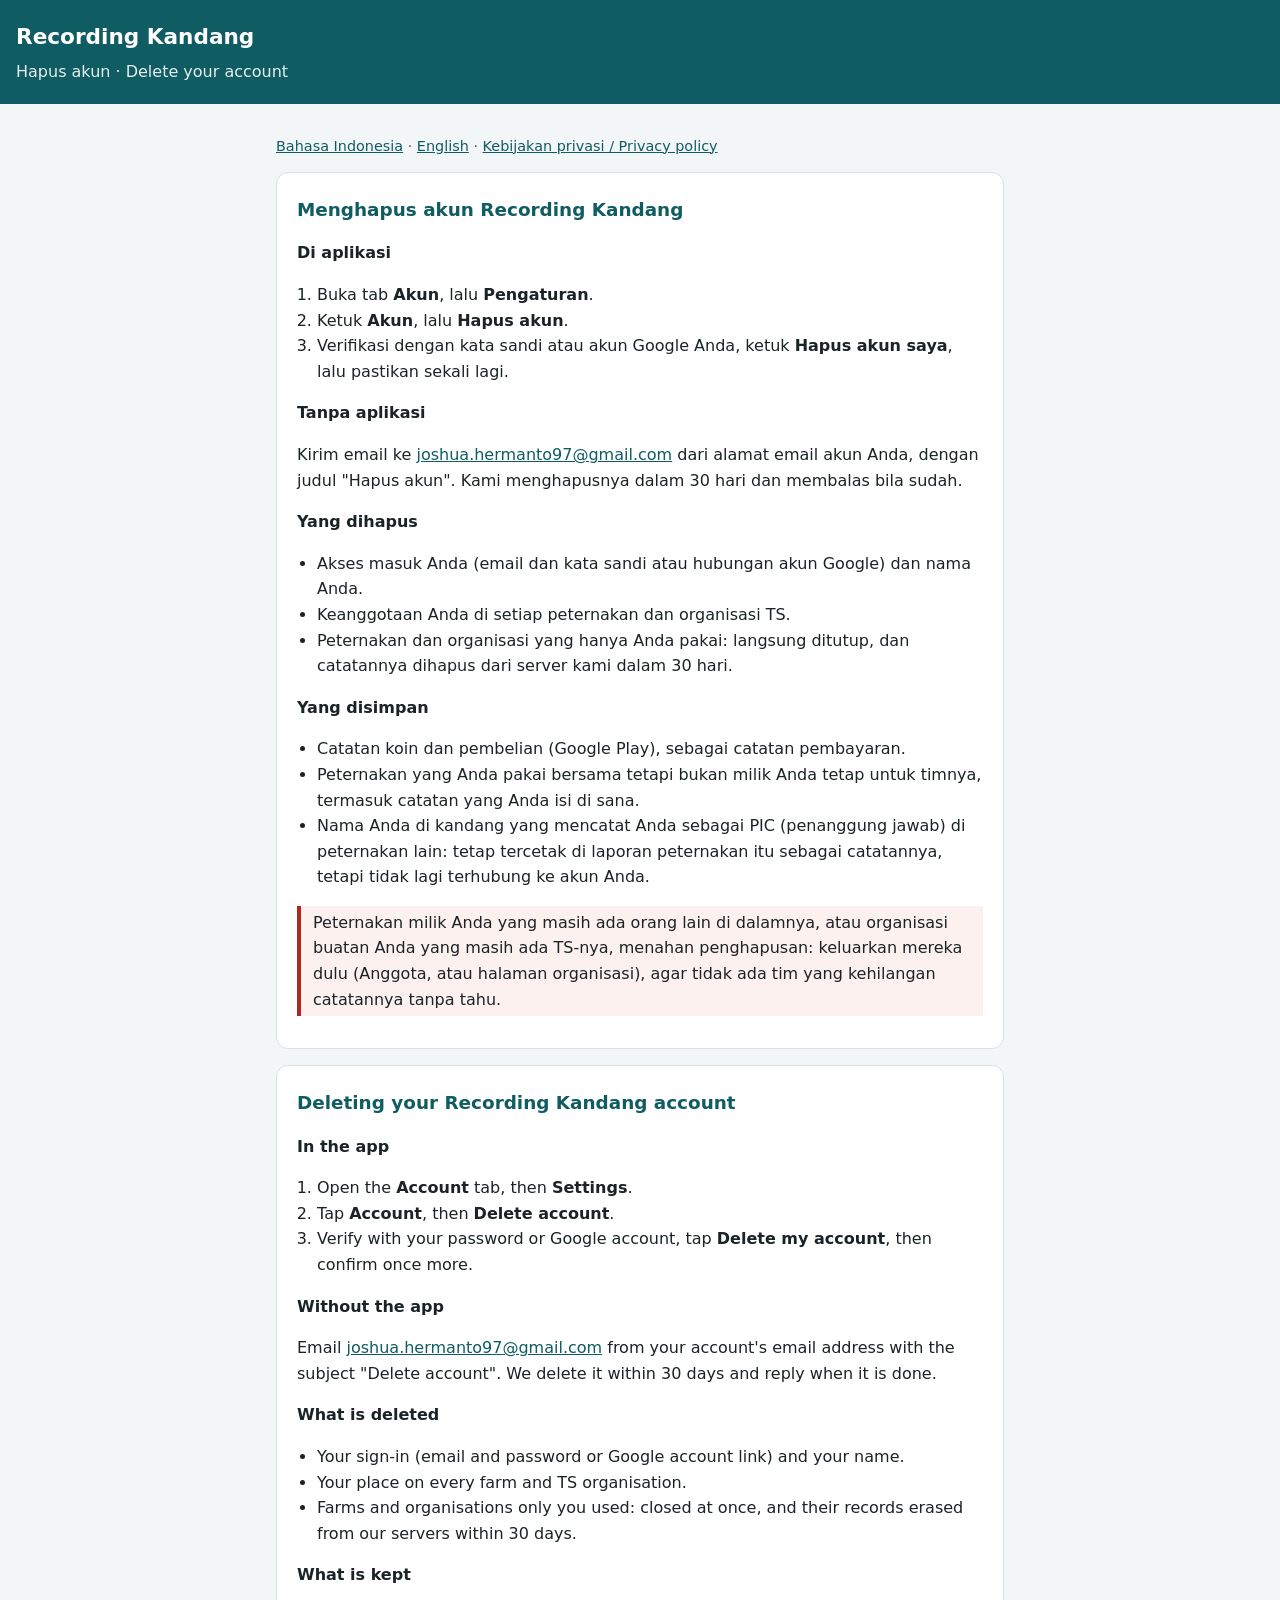
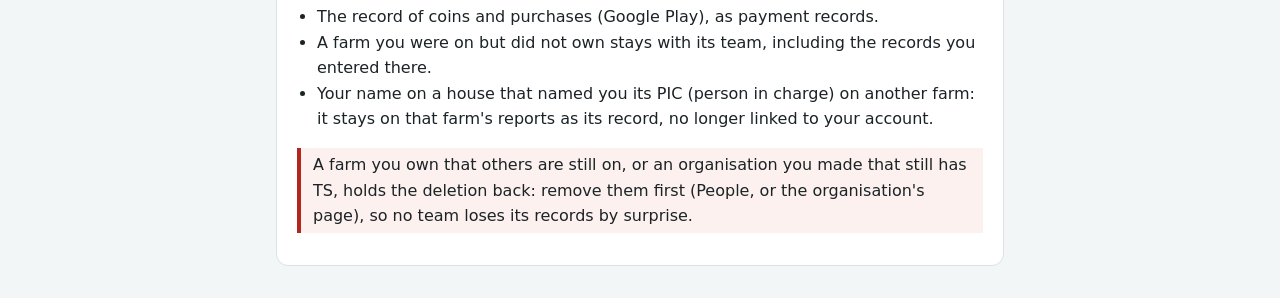
==== commit f2b8ba51: "Privacy policy and delete-account page of 28 October: auditor is now Technical Support (TS), an audi" ====
--- a/delete-account.html
+++ b/delete-account.html
@@ -27,7 +27,7 @@
     <h3>Yang dihapus</h3>
     <ul>
       <li>Akses masuk Anda (email dan kata sandi atau hubungan akun Google) dan nama Anda.</li>
-      <li>Keanggotaan Anda di setiap peternakan dan organisasi auditor.</li>
+      <li>Keanggotaan Anda di setiap peternakan dan organisasi TS.</li>
       <li>Peternakan dan organisasi yang hanya Anda pakai: langsung ditutup, dan catatannya dihapus dari server kami dalam 30 hari.</li>
     </ul>
     <h3>Yang disimpan</h3>
@@ -36,7 +36,7 @@
       <li>Peternakan yang Anda pakai bersama tetapi bukan milik Anda tetap untuk timnya, termasuk catatan yang Anda isi di sana.</li>
       <li>Nama Anda di kandang yang mencatat Anda sebagai PIC (penanggung jawab) di peternakan lain: tetap tercetak di laporan peternakan itu sebagai catatannya, tetapi tidak lagi terhubung ke akun Anda.</li>
     </ul>
-    <p class="note">Peternakan milik Anda yang masih ada orang lain di dalamnya, atau organisasi buatan Anda yang masih ada auditornya, menahan penghapusan: keluarkan mereka dulu (Anggota, atau halaman organisasi), agar tidak ada tim yang kehilangan catatannya tanpa tahu.</p>
+    <p class="note">Peternakan milik Anda yang masih ada orang lain di dalamnya, atau organisasi buatan Anda yang masih ada TS-nya, menahan penghapusan: keluarkan mereka dulu (Anggota, atau halaman organisasi), agar tidak ada tim yang kehilangan catatannya tanpa tahu.</p>
   </section>
 
   <section id="en" lang="en">
@@ -52,7 +52,7 @@
     <h3>What is deleted</h3>
     <ul>
       <li>Your sign-in (email and password or Google account link) and your name.</li>
-      <li>Your place on every farm and auditor organisation.</li>
+      <li>Your place on every farm and TS organisation.</li>
       <li>Farms and organisations only you used: closed at once, and their records erased from our servers within 30 days.</li>
     </ul>
     <h3>What is kept</h3>
@@ -61,7 +61,7 @@
       <li>A farm you were on but did not own stays with its team, including the records you entered there.</li>
       <li>Your name on a house that named you its PIC (person in charge) on another farm: it stays on that farm's reports as its record, no longer linked to your account.</li>
     </ul>
-    <p class="note">A farm you own that others are still on, or an organisation you made that still has auditors, holds the deletion back: remove them first (People, or the organisation's page), so no team loses its records by surprise.</p>
+    <p class="note">A farm you own that others are still on, or an organisation you made that still has TS, holds the deletion back: remove them first (People, or the organisation's page), so no team loses its records by surprise.</p>
   </section>
 </main>
 </body>
